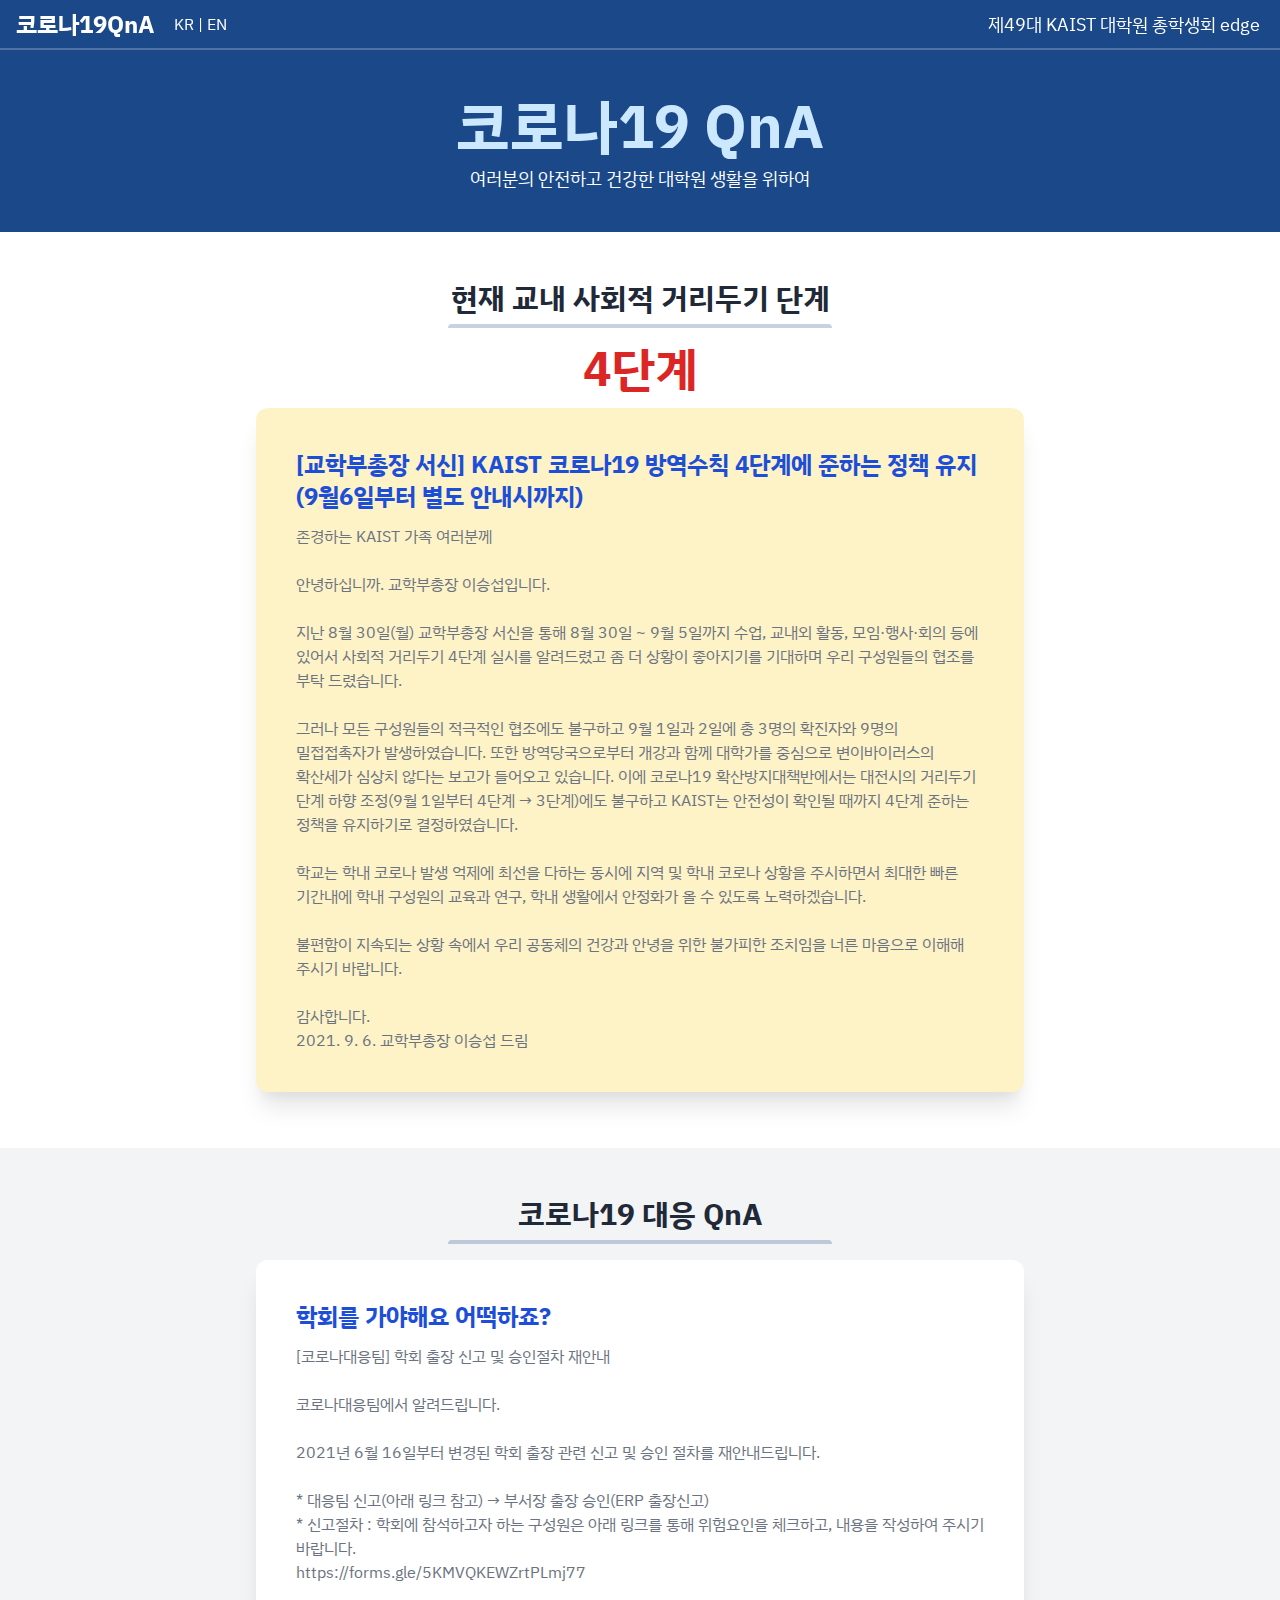
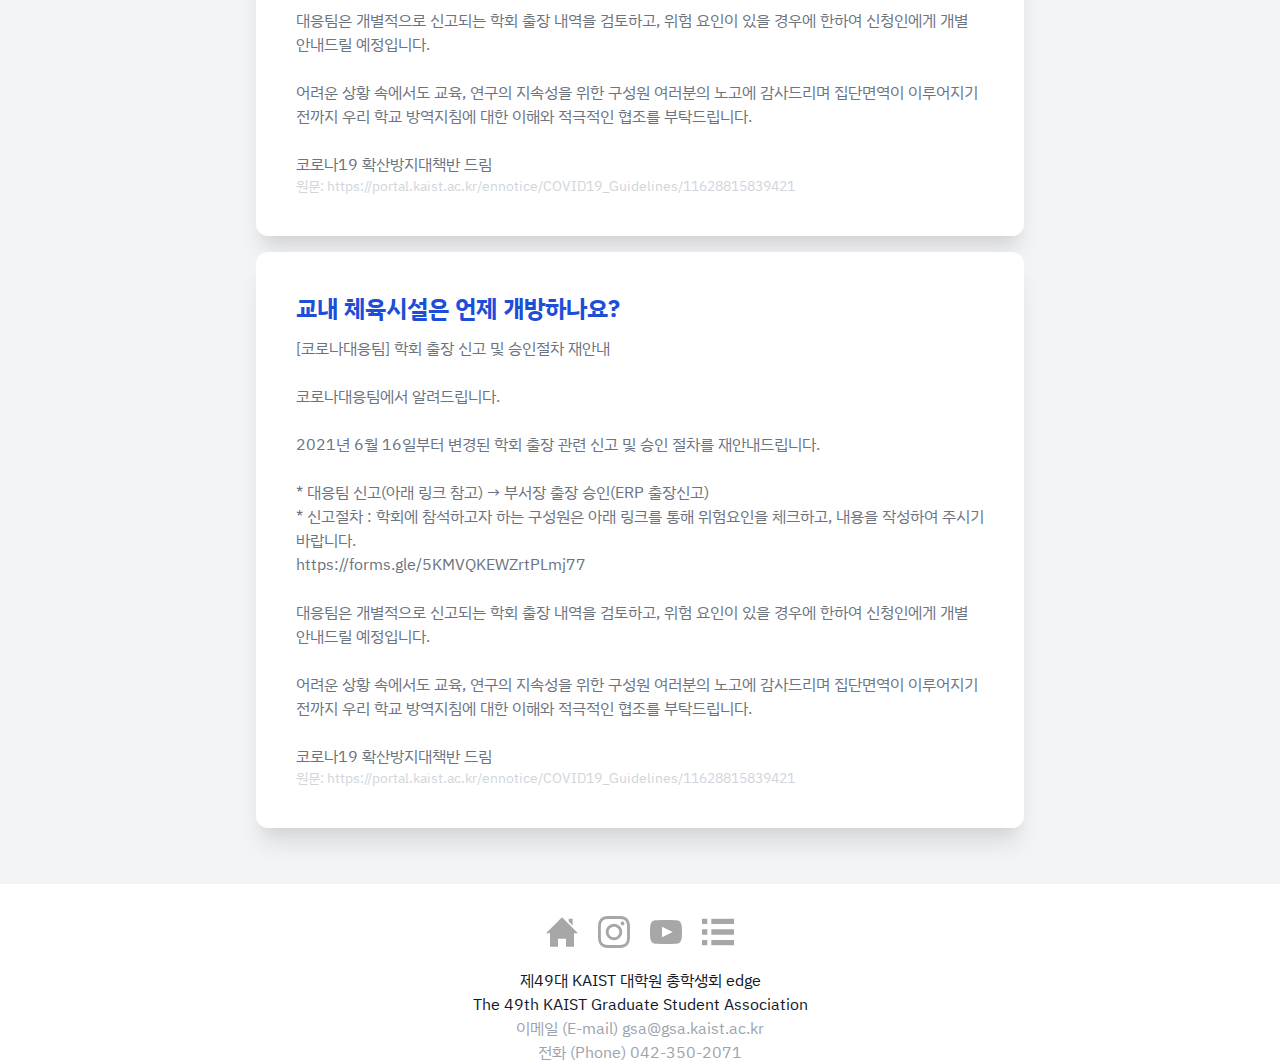
==== web/index.html @ 22d8f1b8 "initial commit" ====
<!DOCTYPE html>
<html lang="ko">
  <head>
    <meta charset="UTF-8" />
    <meta name="viewport" content="width=device-width, initial-scale=1.0" />
    <meta http-equiv="X-UA-Compatible" content="ie=edge" />
    <title>
      코로나19 QnA
    </title>
    <meta name="description" content="" />
    <meta name="keywords" content="" />
    <meta name="author" content="" />

	<!-- <meta property="og:url" content="https://gsa.kaist.ac.kr/kai-mingle" /> -->
	<!-- <meta property="og:title" content="카이밍글" /> -->
	<!-- <meta property="og:description" content="여러분의 연결된 대학원 생활을 위하여" /> -->
	<!-- <meta property="og:image" content="./static/images/thumb.jpg" /> -->

    <link rel="stylesheet" href="./static/tailwind.min.css" />
    <link href="./static/ibm-plex-sans-kr.min.css" rel="stylesheet" />
    <!-- Define your gradient here - use online tools to find a gradient matching your branding-->
    <style>
      .gradient {
        /* background: linear-gradient(90deg, #ffed48 20%, #ffc100 100%); */
        background-color: #1a4888;
      }
    </style>
  </head>
  <body class="leading-normal tracking-normal text-white gradient" style="font-family: 'IBM Plex Sans KR', 'Helvetica Neue', Arial, sans-serif; word-break: keep-all;">
    <!--Nav-->
    <nav id="header" class="fixed w-full z-30 top-0 text-white">
      <div class="w-full flex flex-wrap items-center justify-between mt-0 py-2">
        <div class="flex flex-row text-center pl-4 items-center">
          <div class="flex items-center">
            <!-- <embed src="./static/images/graduate-icon.svg" type="image/svg+xml" class="mr-2"/> -->
            <a class="toggleColour text-white no-underline hover:no-underline font-bold text-2xl lg:text-2xl" href="#">
              <span style="color: #acce8ffedbff;">코로나19</span>QnA
            </a>
          </div>
          <div class="hidden sm:block toggleColour text-white pl-5">
            <a href="./">KR</a> | <a href="./en/">EN</a></div>
        </div>
        
        <div class="hidden sm:block pr-5">
          <span class="toggleColour text-white text-lg">
          제49대 KAIST 대학원 총학생회 edge
          </span>
        </div>
        <div class="block sm:hidden toggleColour text-white pr-5"><a href="./">KR</a> | <a href="./en/">EN</a></div>
      </div>
      <hr class="border-b border-gray-100 opacity-25 my-0 py-0" />
    </nav>
    <!--Hero-->
    <div class="pt-24">
      <div class="container px-3 mx-auto flex flex-wrap flex-col md:flex-row items-center">
        <!--Left Col-->
        <div class="flex flex-col w-full justify-center items-start text-center">
          <h1 style="color:#cce8ff;" class="w-full text-3xl sm:text-6xl font-bold leading-tight">코로나19 QnA</h1>
          <p class="my-2 text-lg tracking-loose w-full">여러분의 안전하고 건강한 대학원 생활을 위하여</p>
          <p class="leading-normal text-2xl mb-8"></p>
        </div>
      </div>
    </div>
    
<section class="bg-white py-8 sm:py-10">
  <h1 class="w-full my-2 text-3xl md:text-3xl font-bold leading-tight text-center text-gray-800">현재 교내 사회적 거리두기 단계</h1>
  <div class="w-full mb-4 h-1 mx-auto gradient w-60 md:w-96 opacity-25 my-0 py-0 rounded-t"></div>
  <p class="w-full mx-auto text-center text-red-600 text-5xl font-bold">4단계</p>

  <div class="max-w-3xl container mx-auto w-full sm:w-3/4 my-4 p-10 bg-yellow-100 rounded-xl shadow-xl text-left">
    <h1><span class="text-2xl font-bold text-blue-700">[교학부총장 서신] KAIST 코로나19 방역수칙 4단계에 준하는 정책 유지 (9월6일부터 별도 안내시까지)</span></h1>
    <blockquote class="mt-3">
      <p class="text-md text-gray-500">
        존경하는 KAIST 가족 여러분께<br><br>      
        
        안녕하십니까. 교학부총장 이승섭입니다.<br><br>        
        
        지난 8월 30일(월) 교학부총장 서신을 통해 8월 30일 ~ 9월 5일까지 수업, 교내외 활동, 모임·행사·회의 등에 있어서 사회적 거리두기 4단계 실시를 알려드렸고 좀 더 상황이 좋아지기를 기대하며 우리 구성원들의 협조를 부탁 드렸습니다.<br><br>
        
        그러나 모든 구성원들의 적극적인 협조에도 불구하고 9월 1일과 2일에 총 3명의 확진자와 9명의 밀접접촉자가 발생하였습니다. 또한 방역당국으로부터 개강과 함께 대학가를 중심으로 변이바이러스의 확산세가 심상치 않다는 보고가 들어오고 있습니다. 이에 코로나19 확산방지대책반에서는 대전시의 거리두기 단계 하향 조정(9월 1일부터 4단계 → 3단계)에도 불구하고 KAIST는 안전성이 확인될 때까지 4단계 준하는 정책을 유지하기로 결정하였습니다.<br><br>
        
        학교는 학내 코로나 발생 억제에 최선을 다하는 동시에 지역 및 학내 코로나 상황을 주시하면서 최대한 빠른 기간내에 학내 구성원의 교육과 연구, 학내 생활에서 안정화가 올 수 있도록 노력하겠습니다.<br><br>
        
        불편함이 지속되는 상황 속에서 우리 공동체의 건강과 안녕을 위한 불가피한 조치임을 너른 마음으로 이해해 주시기 바랍니다.<br><br>
        
        감사합니다.<br>        
        2021. 9. 6. 교학부총장 이승섭 드림
      </p>
    </blockquote>
  </div>
</section>

<section class="bg-gray-100 py-8 sm:py-10">
  <h1 class="w-full my-2 text-3xl md:text-3xl font-bold leading-tight text-center text-gray-800">코로나19 대응 QnA</h1>
  <div class="w-full mb-4 h-1 mx-auto gradient w-60 md:w-96 opacity-25 my-0 py-0 rounded-t"></div>
  
    <div class="max-w-3xl container mx-auto w-full sm:w-3/4 my-4 p-10 bg-white rounded-xl shadow-xl text-left">
      <h1><span class="text-2xl font-bold text-blue-700">학회를 가야해요 어떡하죠?</span>
      </h1>
      <blockquote class="mt-3">
        <p class="text-md text-gray-500">
          [코로나대응팀] 학회 출장 신고 및 승인절차 재안내<br><br>
          
          코로나대응팀에서 알려드립니다.<br><br>
          
          2021년 6월 16일부터 변경된 학회 출장 관련 신고 및 승인 절차를 재안내드립니다.<br><br>
          
          * 대응팀 신고(아래 링크 참고) → 부서장 출장 승인(ERP 출장신고) <br>
          * 신고절차 : 학회에 참석하고자 하는 구성원은 아래 링크를 통해 위험요인을 체크하고, 내용을 작성하여 주시기 바랍니다.<br>          
          https://forms.gle/5KMVQKEWZrtPLmj77<br><br>
          
          대응팀은 개별적으로 신고되는 학회 출장 내역을 검토하고, 위험 요인이 있을 경우에 한하여 신청인에게 개별 안내드릴 예정입니다.<br><br>
          
          어려운 상황 속에서도 교육, 연구의 지속성을 위한 구성원 여러분의 노고에 감사드리며 집단면역이 이루어지기 전까지 우리 학교 방역지침에 대한 이해와 적극적인 협조를 부탁드립니다.<br><br>
          
          코로나19 확산방지대책반 드림<br>
        </p>
        <p class="text-sm text-gray-300">
        원문: <a href="https://portal.kaist.ac.kr/ennotice/COVID19_Guidelines/11628815839421">https://portal.kaist.ac.kr/ennotice/COVID19_Guidelines/11628815839421</a>
        </p>
      </blockquote>
    </div>

    <div class="max-w-3xl container mx-auto w-full sm:w-3/4 my-4 p-10 bg-white rounded-xl shadow-xl text-left">
      <h1><span class="text-2xl font-bold text-blue-700">교내 체육시설은 언제 개방하나요?</span>
      </h1>
      <blockquote class="mt-3">
        <p class="text-md text-gray-500">
          [코로나대응팀] 학회 출장 신고 및 승인절차 재안내<br><br>
    
          코로나대응팀에서 알려드립니다.<br><br>
    
          2021년 6월 16일부터 변경된 학회 출장 관련 신고 및 승인 절차를 재안내드립니다.<br><br>
    
          * 대응팀 신고(아래 링크 참고) → 부서장 출장 승인(ERP 출장신고) <br>
          * 신고절차 : 학회에 참석하고자 하는 구성원은 아래 링크를 통해 위험요인을 체크하고, 내용을 작성하여 주시기 바랍니다.<br>
          https://forms.gle/5KMVQKEWZrtPLmj77<br><br>
    
          대응팀은 개별적으로 신고되는 학회 출장 내역을 검토하고, 위험 요인이 있을 경우에 한하여 신청인에게 개별 안내드릴 예정입니다.<br><br>
    
          어려운 상황 속에서도 교육, 연구의 지속성을 위한 구성원 여러분의 노고에 감사드리며 집단면역이 이루어지기 전까지 우리 학교 방역지침에 대한 이해와 적극적인 협조를 부탁드립니다.<br><br>
    
          코로나19 확산방지대책반 드림<br>
        </p>
        <p class="text-sm text-gray-300">
          원문: <a
            href="https://portal.kaist.ac.kr/ennotice/COVID19_Guidelines/11628815839421">https://portal.kaist.ac.kr/ennotice/COVID19_Guidelines/11628815839421</a>
        </p>
      </blockquote>
    </div>
</section>

<footer class="bg-white">
  <div class="container mx-auto px-8 pt-8">
    <div class="flex items-center justify-center">
      <a href="https://gsa.kaist.ac.kr" target="_blank" title="홈페이지" class="pr-5">
        <img src="./static/images/iconmonstr-home-6.svg" type="image/svg+xml" class="w-8 mx-auto">
      </a>
      <a href="https://instagram.com/kaist_gsa" target="_blank" title="인스타그램" class="pr-5">
        <img src="./static/images/iconmonstr-instagram-11.svg" type="image/svg+xml" class="w-8 mx-auto">
      </a>
      <a href="https://www.youtube.com/playlist?list=PLVZrYwdsFXF9ns5CWQPYQ_hacVqdglKt4" target="_blank" title="유튜브"
        class="pr-5">
        <img src="./static/images/iconmonstr-youtube-6.svg" type="image/svg+xml" class="w-8 mx-auto">
      </a>
      <a href="https://linktr.ee/kaistgsa" target="_blank" title="더 많은 사업 보기">
        <img src="./static/images/iconmonstr-menu-2.svg" type="image/svg+xml" class="w-8 mx-auto">
      </a>
    </div>

    <div class="flex flex-col items-center justify-center text-center mt-5 text-sm md:text-base">
      <div class="text-gray-900">제49대 KAIST 대학원 총학생회 edge</div>
      <div class="text-gray-900">The 49th KAIST Graduate Student Association</div>
      <div class="text-gray-400">이메일 (E-mail) gsa@gsa.kaist.ac.kr</div>
      <div class="text-gray-400">전화 (Phone) 042-350-2071</div>
    </div>
  </div>
</footer>

<script src="./static/jquery.min.js"></script>
<script>
  var header = document.getElementById("header");
  var brandname = document.getElementById("brandname");
  var toToggle = document.querySelectorAll(".toggleColour");

  function setBarColor(dark) {
    /*Apply classes for slide in bar*/
    if (dark) {
      header.classList.add("bg-white");
      //Use to switch toggleColour colours
      for (var i = 0; i < toToggle.length; i++) {
        toToggle[i].classList.add("text-gray-500");
        toToggle[i].classList.remove("text-white");
      }
      header.classList.add("shadow");
    } else {
      header.classList.remove("bg-white");
      //Use to switch toggleColour colours
      for (var i = 0; i < toToggle.length; i++) {
        toToggle[i].classList.add("text-white");
        toToggle[i].classList.remove("text-gray-500");
      }
      header.classList.remove("shadow");
    }
  }

  document.addEventListener("scroll", function () {
    var scrollpos = window.scrollY;
    setBarColor(scrollpos > 10);
  });
</script>
</body>

</html>
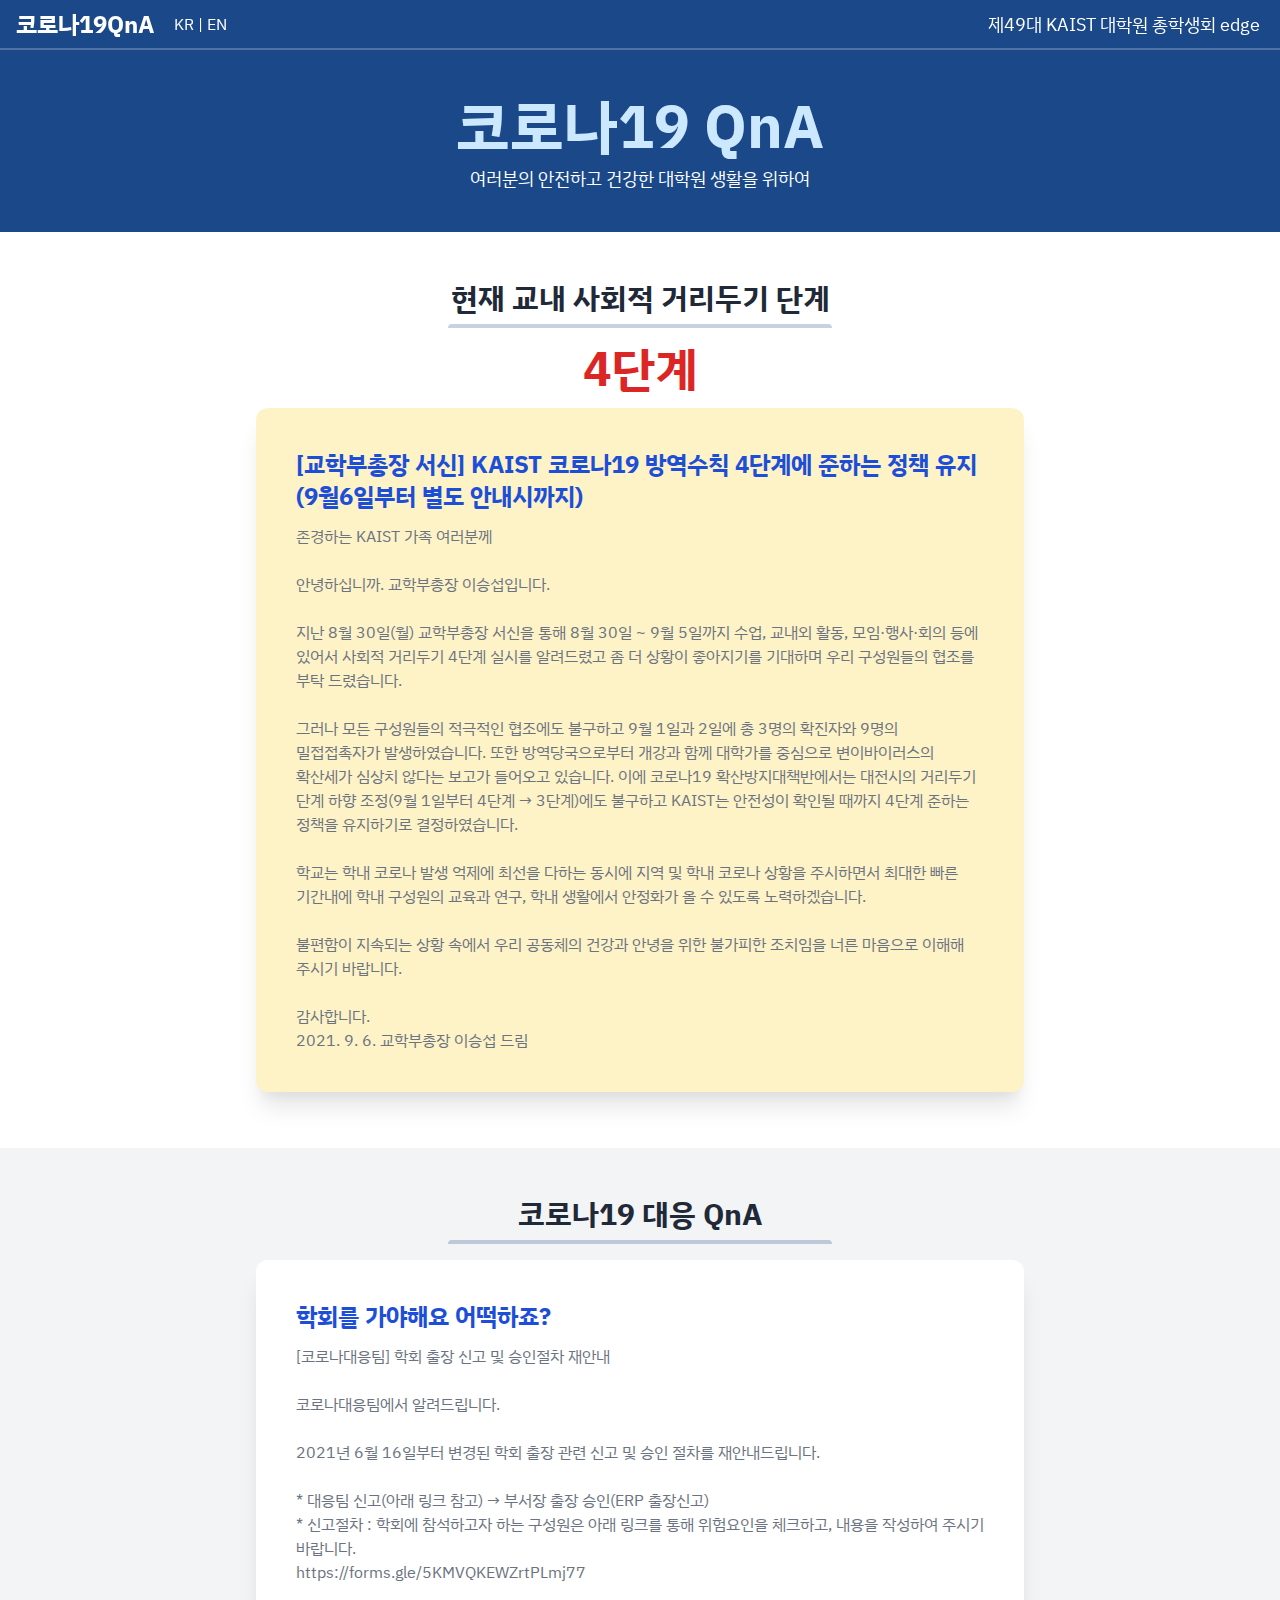
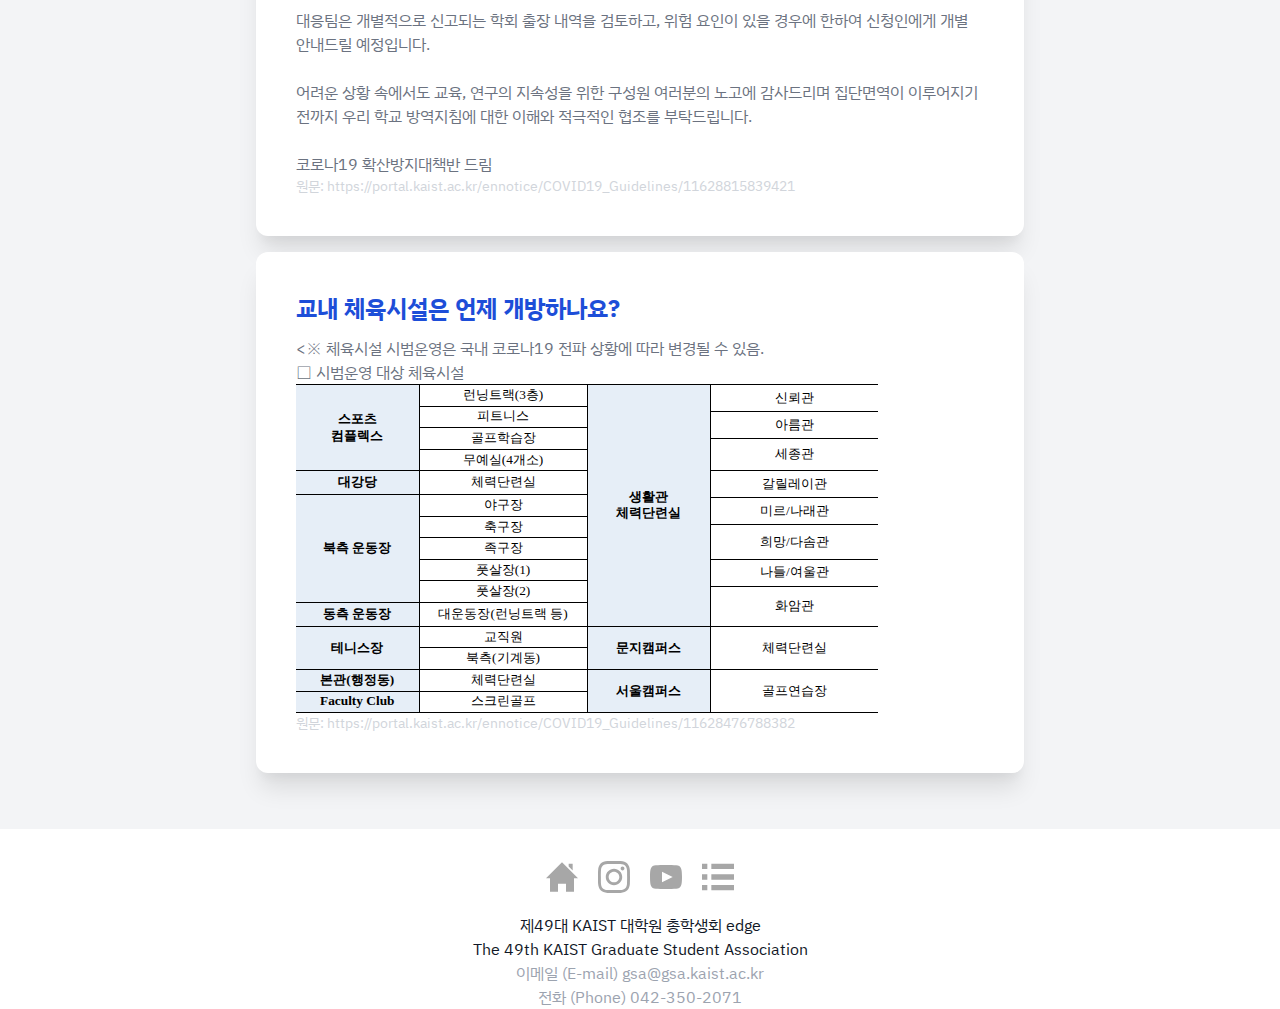
==== commit a281722d: "체육시설" ====
--- a/web/index.html
+++ b/web/index.html
@@ -124,27 +124,407 @@
     <div class="max-w-3xl container mx-auto w-full sm:w-3/4 my-4 p-10 bg-white rounded-xl shadow-xl text-left">
       <h1><span class="text-2xl font-bold text-blue-700">교내 체육시설은 언제 개방하나요?</span>
       </h1>
+      
       <blockquote class="mt-3">
         <p class="text-md text-gray-500">
-          [코로나대응팀] 학회 출장 신고 및 승인절차 재안내<br><br>
-    
-          코로나대응팀에서 알려드립니다.<br><br>
-    
-          2021년 6월 16일부터 변경된 학회 출장 관련 신고 및 승인 절차를 재안내드립니다.<br><br>
-    
-          * 대응팀 신고(아래 링크 참고) → 부서장 출장 승인(ERP 출장신고) <br>
-          * 신고절차 : 학회에 참석하고자 하는 구성원은 아래 링크를 통해 위험요인을 체크하고, 내용을 작성하여 주시기 바랍니다.<br>
-          https://forms.gle/5KMVQKEWZrtPLmj77<br><br>
-    
-          대응팀은 개별적으로 신고되는 학회 출장 내역을 검토하고, 위험 요인이 있을 경우에 한하여 신청인에게 개별 안내드릴 예정입니다.<br><br>
-    
-          어려운 상황 속에서도 교육, 연구의 지속성을 위한 구성원 여러분의 노고에 감사드리며 집단면역이 이루어지기 전까지 우리 학교 방역지침에 대한 이해와 적극적인 협조를 부탁드립니다.<br><br>
-    
-          코로나19 확산방지대책반 드림<br>
-        </p>
+        <※ 체육시설 시범운영은 국내 코로나19 전파 상황에 따라 변경될 수 있음.<br>
+        
+        □ 시범운영 대상 체육시설<br></p>
+        <table
+          style="margin: 0px; padding: 0px; border: none; border-spacing: 0px; table-layout: fixed; word-break: break-all; font-size: 12px; border-collapse: collapse; color: rgb(84, 84, 84); font-family: 돋움, Dotum; background-color: rgb(255, 255, 255);">
+          <tbody>
+            <tr>
+              <td rowspan="6" valign="middle"
+                style="margin: 0px; padding: 1.41pt 5.1pt; border-top: 1px solid rgb(0, 0, 0); border-right: 1px solid rgb(0, 0, 0); border-bottom: 1px solid rgb(0, 0, 0); border-left: none; border-image: initial; border-spacing: 0px; table-layout: fixed; word-break: break-all; border-collapse: collapse; height: 80px; line-height: 20px; width: 123px; background: rgb(230, 238, 247);">
+                <p class="0"
+                  style="margin-right: 0px; margin-left: 0px; padding: 0px; line-height: 16.8px; text-align: center; word-break: keep-all; font-weight: bold; vertical-align: super;">
+                  <span style="margin: 0px; padding: 0px; vertical-align: bottom; font-family: 돋움; font-size: 10pt;"><span
+                      style="margin: 0px; padding: 0px; vertical-align: bottom; font-size: 10pt; font-family: &quot;맑은 고딕&quot;; color: black;">스포츠</span></span>
+                </p>
+                <p class="0"
+                  style="margin-right: 0px; margin-left: 0px; padding: 0px; line-height: 16.8px; text-align: center; word-break: keep-all; font-weight: bold; vertical-align: super;">
+                  <span style="margin: 0px; padding: 0px; vertical-align: bottom; font-family: 돋움; font-size: 10pt;"><span
+                      style="margin: 0px; padding: 0px; vertical-align: bottom; font-size: 10pt; font-family: &quot;맑은 고딕&quot;; color: black;">컴플렉스</span></span>
+                </p>
+              </td>
+              <td valign="middle"
+                style="margin: 0px; padding: 1.41pt 5.1pt; border: 1px solid rgb(0, 0, 0); border-spacing: 0px; table-layout: fixed; word-break: break-all; border-collapse: collapse; height: 21px; line-height: 20px; width: 168px;">
+                <p class="0"
+                  style="margin-right: 0px; margin-left: 0px; padding: 0px; line-height: 16.8px; text-align: center; word-break: keep-all;">
+                  <span style="margin: 0px; padding: 0px; vertical-align: bottom; font-family: 돋움; font-size: 10pt;"><span
+                      style="margin: 0px; padding: 0px; vertical-align: bottom; font-size: 10pt; font-family: &quot;맑은 고딕&quot;; color: black;">런닝트랙</span></span><span
+                    style="margin: 0px; padding: 0px; vertical-align: bottom; font-family: 돋움; letter-spacing: 0pt; font-size: 10pt;"><span
+                      style="margin: 0px; padding: 0px; vertical-align: bottom; font-size: 10pt; font-family: &quot;맑은 고딕&quot;; color: black;">(3</span></span><span
+                    style="margin: 0px; padding: 0px; vertical-align: bottom; font-family: 돋움; font-size: 10pt;"><span
+                      style="margin: 0px; padding: 0px; vertical-align: bottom; font-size: 10pt; font-family: &quot;맑은 고딕&quot;; color: black;">층</span></span><span
+                    style="margin: 0px; padding: 0px; vertical-align: bottom; font-family: 돋움; letter-spacing: 0pt; font-size: 10pt;"><span
+                      style="margin: 0px; padding: 0px; vertical-align: bottom; font-size: 10pt; font-family: &quot;맑은 고딕&quot;; color: black;">)</span></span>
+                </p>
+              </td>
+              <td rowspan="18" valign="middle"
+                style="margin: 0px; padding: 1.41pt 5.1pt; border: 1px solid rgb(0, 0, 0); border-spacing: 0px; table-layout: fixed; word-break: break-all; border-collapse: collapse; height: 214px; line-height: 20px; width: 123px; background: rgb(230, 238, 247);">
+                <p class="0"
+                  style="margin-right: 0px; margin-left: 0px; padding: 0px; line-height: 16.8px; text-align: center; word-break: keep-all;">
+                  <span
+                    style="margin: 0px; padding: 0px; vertical-align: bottom; font-family: 돋움; font-weight: bold; font-size: 10pt;"><span
+                      style="margin: 0px; padding: 0px; vertical-align: bottom; font-size: 10pt; font-family: &quot;맑은 고딕&quot;; color: black;">생활관</span></span>
+                </p>
+                <p class="0"
+                  style="margin-right: 0px; margin-left: 0px; padding: 0px; line-height: 16.8px; text-align: center; word-break: keep-all;">
+                  <span
+                    style="margin: 0px; padding: 0px; vertical-align: bottom; font-family: 돋움; font-weight: bold; font-size: 10pt;"><span
+                      style="margin: 0px; padding: 0px; vertical-align: bottom; font-size: 10pt; font-family: &quot;맑은 고딕&quot;; color: black;">체력단련실</span></span>
+                </p>
+              </td>
+              <td rowspan="2" valign="middle"
+                style="margin: 0px; padding: 1.41pt 5.1pt; border-top: 1px solid rgb(0, 0, 0); border-right: none; border-bottom: 1px solid rgb(0, 0, 0); border-left: 1px solid rgb(0, 0, 0); border-image: initial; border-spacing: 0px; table-layout: fixed; word-break: break-all; border-collapse: collapse; height: 27px; line-height: 20px; width: 168px;">
+                <p class="0"
+                  style="margin-right: 0px; margin-left: 0px; padding: 0px; line-height: 16.8px; text-align: center; word-break: keep-all;">
+                  <span style="margin: 0px; padding: 0px; vertical-align: bottom; font-family: 돋움; font-size: 10pt;"><span
+                      style="margin: 0px; padding: 0px; vertical-align: bottom; font-size: 10pt; font-family: &quot;맑은 고딕&quot;; color: black;">신뢰관</span></span>
+                </p>
+              </td>
+            </tr>
+            <tr>
+              <td rowspan="2" valign="middle"
+                style="margin: 0px; padding: 1.41pt 5.1pt; border: 1px solid rgb(0, 0, 0); border-spacing: 0px; table-layout: fixed; word-break: break-all; border-collapse: collapse; height: 21px; line-height: 20px; width: 168px;">
+                <p class="0"
+                  style="margin-right: 0px; margin-left: 0px; padding: 0px; line-height: 16.8px; text-align: center; word-break: keep-all; vertical-align: super;">
+                  <span style="margin: 0px; padding: 0px; vertical-align: bottom; font-family: 돋움; font-size: 10pt;"><span
+                      style="margin: 0px; padding: 0px; vertical-align: bottom; font-size: 10pt; font-family: &quot;맑은 고딕&quot;; color: black;">피트니스</span></span>
+                </p>
+              </td>
+            </tr>
+            <tr>
+              <td rowspan="2" valign="middle"
+                style="margin: 0px; padding: 1.41pt 5.1pt; border-top: 1px solid rgb(0, 0, 0); border-right: none; border-bottom: 1px solid rgb(0, 0, 0); border-left: 1px solid rgb(0, 0, 0); border-image: initial; border-spacing: 0px; table-layout: fixed; word-break: break-all; border-collapse: collapse; height: 27px; line-height: 20px; width: 168px;">
+                <p class="0"
+                  style="margin-right: 0px; margin-left: 0px; padding: 0px; line-height: 16.8px; text-align: center; word-break: keep-all;">
+                  <span style="margin: 0px; padding: 0px; vertical-align: bottom; font-family: 돋움; font-size: 10pt;"><span
+                      style="margin: 0px; padding: 0px; vertical-align: bottom; font-size: 10pt; font-family: &quot;맑은 고딕&quot;; color: black;">아름관</span></span>
+                </p>
+              </td>
+            </tr>
+            <tr>
+              <td rowspan="2" valign="middle"
+                style="margin: 0px; padding: 1.41pt 5.1pt; border: 1px solid rgb(0, 0, 0); border-spacing: 0px; table-layout: fixed; word-break: break-all; border-collapse: collapse; height: 17px; line-height: 20px; width: 168px;">
+                <p class="0"
+                  style="margin-right: 0px; margin-left: 0px; padding: 0px; line-height: 16.8px; text-align: center; word-break: keep-all;">
+                  <span style="margin: 0px; padding: 0px; vertical-align: bottom; font-family: 돋움; font-size: 10pt;"><span
+                      style="margin: 0px; padding: 0px; vertical-align: bottom; font-size: 10pt; font-family: &quot;맑은 고딕&quot;; color: black;">골프학습장</span></span>
+                </p>
+              </td>
+            </tr>
+            <tr>
+              <td rowspan="3" valign="middle"
+                style="margin: 0px; padding: 1.41pt 5.1pt; border-top: 1px solid rgb(0, 0, 0); border-right: none; border-bottom: 1px solid rgb(0, 0, 0); border-left: 1px solid rgb(0, 0, 0); border-image: initial; border-spacing: 0px; table-layout: fixed; word-break: break-all; border-collapse: collapse; height: 28px; line-height: 20px; width: 168px;">
+                <p class="0"
+                  style="margin-right: 0px; margin-left: 0px; padding: 0px; line-height: 16.8px; text-align: center; word-break: keep-all;">
+                  <span style="margin: 0px; padding: 0px; vertical-align: bottom; font-family: 돋움; font-size: 10pt;"><span
+                      style="margin: 0px; padding: 0px; vertical-align: bottom; font-size: 10pt; font-family: &quot;맑은 고딕&quot;; color: black;">세종관</span></span>
+                </p>
+              </td>
+            </tr>
+            <tr>
+              <td valign="middle"
+                style="margin: 0px; padding: 1.41pt 5.1pt; border: 1px solid rgb(0, 0, 0); border-spacing: 0px; table-layout: fixed; word-break: break-all; border-collapse: collapse; height: 21px; line-height: 20px; width: 168px;">
+                <p class="0"
+                  style="margin-right: 0px; margin-left: 0px; padding: 0px; line-height: 16.8px; text-align: center; word-break: keep-all;">
+                  <span style="margin: 0px; padding: 0px; vertical-align: bottom; font-family: 돋움; font-size: 10pt;"><span
+                      style="margin: 0px; padding: 0px; vertical-align: bottom; font-size: 10pt; font-family: &quot;맑은 고딕&quot;; color: black;">무예실</span></span><span
+                    style="margin: 0px; padding: 0px; vertical-align: bottom; font-family: 돋움; letter-spacing: 0pt; font-size: 10pt;"><span
+                      style="margin: 0px; padding: 0px; vertical-align: bottom; font-size: 10pt; font-family: &quot;맑은 고딕&quot;; color: black;">(4</span></span><span
+                    style="margin: 0px; padding: 0px; vertical-align: bottom; font-family: 돋움; font-size: 10pt;"><span
+                      style="margin: 0px; padding: 0px; vertical-align: bottom; font-size: 10pt; font-family: &quot;맑은 고딕&quot;; color: black;">개소</span></span><span
+                    style="margin: 0px; padding: 0px; vertical-align: bottom; font-family: 돋움; letter-spacing: 0pt; font-size: 10pt;"><span
+                      style="margin: 0px; padding: 0px; vertical-align: bottom; font-size: 10pt; font-family: &quot;맑은 고딕&quot;; color: black;">)</span></span>
+                </p>
+              </td>
+            </tr>
+            <tr>
+              <td rowspan="2" valign="middle"
+                style="margin: 0px; padding: 1.41pt 5.1pt; border-top: 1px solid rgb(0, 0, 0); border-right: 1px solid rgb(0, 0, 0); border-bottom: 1px solid rgb(0, 0, 0); border-left: none; border-image: initial; border-spacing: 0px; table-layout: fixed; word-break: break-all; border-collapse: collapse; height: 24px; line-height: 20px; width: 123px; background: rgb(230, 238, 247);">
+                <p class="0"
+                  style="margin-right: 0px; margin-left: 0px; padding: 0px; line-height: 16.8px; text-align: center; word-break: keep-all; font-weight: bold; vertical-align: super;">
+                  <span style="margin: 0px; padding: 0px; vertical-align: bottom; font-family: 돋움; font-size: 10pt;"><span
+                      style="margin: 0px; padding: 0px; vertical-align: bottom; font-size: 10pt; font-family: &quot;맑은 고딕&quot;; color: black;">대강당</span></span>
+                </p>
+              </td>
+              <td rowspan="2" valign="middle"
+                style="margin: 0px; padding: 1.41pt 5.1pt; border: 1px solid rgb(0, 0, 0); border-spacing: 0px; table-layout: fixed; word-break: break-all; border-collapse: collapse; height: 24px; line-height: 20px; width: 168px;">
+                <p class="0"
+                  style="margin-right: 0px; margin-left: 0px; padding: 0px; line-height: 16.8px; text-align: center; word-break: keep-all;">
+                  <span style="margin: 0px; padding: 0px; vertical-align: bottom; font-family: 돋움; font-size: 10pt;"><span
+                      style="margin: 0px; padding: 0px; vertical-align: bottom; font-size: 10pt; font-family: &quot;맑은 고딕&quot;; color: black;">체력단련실</span></span>
+                </p>
+              </td>
+            </tr>
+            <tr>
+              <td rowspan="2" valign="middle"
+                style="margin: 0px; padding: 1.41pt 5.1pt; border-top: 1px solid rgb(0, 0, 0); border-right: none; border-bottom: 1px solid rgb(0, 0, 0); border-left: 1px solid rgb(0, 0, 0); border-image: initial; border-spacing: 0px; table-layout: fixed; word-break: break-all; border-collapse: collapse; height: 27px; line-height: 20px; width: 168px;">
+                <p class="0"
+                  style="margin-right: 0px; margin-left: 0px; padding: 0px; line-height: 16.8px; text-align: center; word-break: keep-all;">
+                  <span style="margin: 0px; padding: 0px; vertical-align: bottom; font-family: 돋움; font-size: 10pt;"><span
+                      style="margin: 0px; padding: 0px; vertical-align: bottom; font-size: 10pt; font-family: &quot;맑은 고딕&quot;; color: black;">갈릴레이관</span></span>
+                </p>
+              </td>
+            </tr>
+            <tr>
+              <td rowspan="9" valign="middle"
+                style="margin: 0px; padding: 1.41pt 5.1pt; border-top: 1px solid rgb(0, 0, 0); border-right: 1px solid rgb(0, 0, 0); border-bottom: 1px solid rgb(0, 0, 0); border-left: none; border-image: initial; border-spacing: 0px; table-layout: fixed; word-break: break-all; border-collapse: collapse; height: 86px; line-height: 20px; width: 123px; background: rgb(230, 238, 247);">
+                <p class="0"
+                  style="margin-right: 0px; margin-left: 0px; padding: 0px; line-height: 16.8px; text-align: center; word-break: keep-all; font-weight: bold; vertical-align: super;">
+                  <span style="margin: 0px; padding: 0px; vertical-align: bottom; font-family: 돋움; font-size: 10pt;"><span
+                      style="margin: 0px; padding: 0px; vertical-align: bottom; font-size: 10pt; font-family: &quot;맑은 고딕&quot;; color: black;">북측
+                      운동장</span></span></p>
+              </td>
+              <td rowspan="2" valign="middle"
+                style="margin: 0px; padding: 1.41pt 5.1pt; border: 1px solid rgb(0, 0, 0); border-spacing: 0px; table-layout: fixed; word-break: break-all; border-collapse: collapse; height: 17px; line-height: 20px; width: 168px;">
+                <p class="0"
+                  style="margin-right: 0px; margin-left: 0px; padding: 0px; line-height: 16.8px; text-align: center; word-break: keep-all;">
+                  <span style="margin: 0px; padding: 0px; vertical-align: bottom; font-family: 돋움; font-size: 10pt;"><span
+                      style="margin: 0px; padding: 0px; vertical-align: bottom; font-size: 10pt; font-family: &quot;맑은 고딕&quot;; color: black;">야구장</span></span>
+                </p>
+              </td>
+            </tr>
+            <tr>
+              <td rowspan="2" valign="middle"
+                style="margin: 0px; padding: 1.41pt 5.1pt; border-top: 1px solid rgb(0, 0, 0); border-right: none; border-bottom: 1px solid rgb(0, 0, 0); border-left: 1px solid rgb(0, 0, 0); border-image: initial; border-spacing: 0px; table-layout: fixed; word-break: break-all; border-collapse: collapse; height: 27px; line-height: 20px; width: 168px;">
+                <p class="0"
+                  style="margin-right: 0px; margin-left: 0px; padding: 0px; line-height: 16.8px; text-align: center; word-break: keep-all;">
+                  <span style="margin: 0px; padding: 0px; vertical-align: bottom; font-family: 돋움; font-size: 10pt;"><span
+                      style="margin: 0px; padding: 0px; vertical-align: bottom; font-size: 10pt; font-family: &quot;맑은 고딕&quot;; color: black;">미르</span></span><span
+                    style="margin: 0px; padding: 0px; vertical-align: bottom; font-family: 돋움; letter-spacing: 0pt; font-size: 10pt;"><span
+                      style="margin: 0px; padding: 0px; vertical-align: bottom; font-size: 10pt; font-family: &quot;맑은 고딕&quot;; color: black;">/</span></span><span
+                    style="margin: 0px; padding: 0px; vertical-align: bottom; font-family: 돋움; font-size: 10pt;"><span
+                      style="margin: 0px; padding: 0px; vertical-align: bottom; font-size: 10pt; font-family: &quot;맑은 고딕&quot;; color: black;">나래관</span></span>
+                </p>
+              </td>
+            </tr>
+            <tr>
+              <td rowspan="2" valign="middle"
+                style="margin: 0px; padding: 1.41pt 5.1pt; border: 1px solid rgb(0, 0, 0); border-spacing: 0px; table-layout: fixed; word-break: break-all; border-collapse: collapse; height: 17px; line-height: 20px; width: 168px;">
+                <p class="0"
+                  style="margin-right: 0px; margin-left: 0px; padding: 0px; line-height: 16.8px; text-align: center; word-break: keep-all;">
+                  <span style="margin: 0px; padding: 0px; vertical-align: bottom; font-family: 돋움; font-size: 10pt;"><span
+                      style="margin: 0px; padding: 0px; vertical-align: bottom; font-size: 10pt; font-family: &quot;맑은 고딕&quot;; color: black;">축구장</span></span>
+                </p>
+              </td>
+            </tr>
+            <tr>
+              <td rowspan="3" valign="middle"
+                style="margin: 0px; padding: 1.41pt 5.1pt; border-top: 1px solid rgb(0, 0, 0); border-right: none; border-bottom: 1px solid rgb(0, 0, 0); border-left: 1px solid rgb(0, 0, 0); border-image: initial; border-spacing: 0px; table-layout: fixed; word-break: break-all; border-collapse: collapse; height: 27px; line-height: 20px; width: 168px;">
+                <p class="0"
+                  style="margin-right: 0px; margin-left: 0px; padding: 0px; line-height: 16.8px; text-align: center; word-break: keep-all;">
+                  <span style="margin: 0px; padding: 0px; vertical-align: bottom; font-family: 돋움; font-size: 10pt;"><span
+                      style="margin: 0px; padding: 0px; vertical-align: bottom; font-size: 10pt; font-family: &quot;맑은 고딕&quot;; color: black;">희망</span></span><span
+                    style="margin: 0px; padding: 0px; vertical-align: bottom; font-family: 돋움; letter-spacing: 0pt; font-size: 10pt;"><span
+                      style="margin: 0px; padding: 0px; vertical-align: bottom; font-size: 10pt; font-family: &quot;맑은 고딕&quot;; color: black;">/</span></span><span
+                    style="margin: 0px; padding: 0px; vertical-align: bottom; font-family: 돋움; font-size: 10pt;"><span
+                      style="margin: 0px; padding: 0px; vertical-align: bottom; font-size: 10pt; font-family: &quot;맑은 고딕&quot;; color: black;">다솜관</span></span>
+                </p>
+              </td>
+            </tr>
+            <tr>
+              <td valign="middle"
+                style="margin: 0px; padding: 1.41pt 5.1pt; border: 1px solid rgb(0, 0, 0); border-spacing: 0px; table-layout: fixed; word-break: break-all; border-collapse: collapse; height: 17px; line-height: 20px; width: 168px;">
+                <p class="0"
+                  style="margin-right: 0px; margin-left: 0px; padding: 0px; line-height: 16.8px; text-align: center; word-break: keep-all;">
+                  <span style="margin: 0px; padding: 0px; vertical-align: bottom; font-family: 돋움; font-size: 10pt;"><span
+                      style="margin: 0px; padding: 0px; vertical-align: bottom; font-size: 10pt; font-family: &quot;맑은 고딕&quot;; color: black;">족구장</span></span>
+                </p>
+              </td>
+            </tr>
+            <tr>
+              <td rowspan="2" valign="middle"
+                style="margin: 0px; padding: 1.41pt 5.1pt; border: 1px solid rgb(0, 0, 0); border-spacing: 0px; table-layout: fixed; word-break: break-all; border-collapse: collapse; height: 17px; line-height: 20px; width: 168px;">
+                <p class="0"
+                  style="margin-right: 0px; margin-left: 0px; padding: 0px; line-height: 16.8px; text-align: center; word-break: keep-all;">
+                  <span style="margin: 0px; padding: 0px; vertical-align: bottom; font-family: 돋움; font-size: 10pt;"><span
+                      style="margin: 0px; padding: 0px; vertical-align: bottom; font-size: 10pt; font-family: &quot;맑은 고딕&quot;; color: black;">풋살장</span></span><span
+                    style="margin: 0px; padding: 0px; vertical-align: bottom; font-family: 돋움; letter-spacing: 0pt; font-size: 10pt;"><span
+                      style="margin: 0px; padding: 0px; vertical-align: bottom; font-size: 10pt; font-family: &quot;맑은 고딕&quot;; color: black;">(1)</span></span>
+                </p>
+              </td>
+            </tr>
+            <tr>
+              <td rowspan="2" valign="middle"
+                style="margin: 0px; padding: 1.41pt 5.1pt; border-top: 1px solid rgb(0, 0, 0); border-right: none; border-bottom: 1px solid rgb(0, 0, 0); border-left: 1px solid rgb(0, 0, 0); border-image: initial; border-spacing: 0px; table-layout: fixed; word-break: break-all; border-collapse: collapse; height: 27px; line-height: 20px; width: 168px;">
+                <p class="0"
+                  style="margin-right: 0px; margin-left: 0px; padding: 0px; line-height: 16.8px; text-align: center; word-break: keep-all;">
+                  <span style="margin: 0px; padding: 0px; vertical-align: bottom; font-family: 돋움; font-size: 10pt;"><span
+                      style="margin: 0px; padding: 0px; vertical-align: bottom; font-size: 10pt; font-family: &quot;맑은 고딕&quot;; color: black;">나들</span></span><span
+                    style="margin: 0px; padding: 0px; vertical-align: bottom; font-family: 돋움; letter-spacing: 0pt; font-size: 10pt;"><span
+                      style="margin: 0px; padding: 0px; vertical-align: bottom; font-size: 10pt; font-family: &quot;맑은 고딕&quot;; color: black;">/</span></span><span
+                    style="margin: 0px; padding: 0px; vertical-align: bottom; font-family: 돋움; font-size: 10pt;"><span
+                      style="margin: 0px; padding: 0px; vertical-align: bottom; font-size: 10pt; font-family: &quot;맑은 고딕&quot;; color: black;">여울관</span></span>
+                </p>
+              </td>
+            </tr>
+            <tr>
+              <td rowspan="2" valign="middle"
+                style="margin: 0px; padding: 1.41pt 5.1pt; border: 1px solid rgb(0, 0, 0); border-spacing: 0px; table-layout: fixed; word-break: break-all; border-collapse: collapse; height: 18px; line-height: 20px; width: 168px;">
+                <p class="0"
+                  style="margin-right: 0px; margin-left: 0px; padding: 0px; line-height: 16.8px; text-align: center; word-break: keep-all;">
+                  <span style="margin: 0px; padding: 0px; vertical-align: bottom; font-family: 돋움; font-size: 10pt;"><span
+                      style="margin: 0px; padding: 0px; vertical-align: bottom; font-size: 10pt; font-family: &quot;맑은 고딕&quot;; color: black;">풋살장</span></span><span
+                    style="margin: 0px; padding: 0px; vertical-align: bottom; font-family: 돋움; letter-spacing: 0pt; font-size: 10pt;"><span
+                      style="margin: 0px; padding: 0px; vertical-align: bottom; font-size: 10pt; font-family: &quot;맑은 고딕&quot;; color: black;">(2)</span></span>
+                </p>
+              </td>
+            </tr>
+            <tr>
+              <td rowspan="2" valign="middle"
+                style="margin: 0px; padding: 1.41pt 5.1pt; border-top: 1px solid rgb(0, 0, 0); border-right: none; border-bottom: 1px solid rgb(0, 0, 0); border-left: 1px solid rgb(0, 0, 0); border-image: initial; border-spacing: 0px; table-layout: fixed; word-break: break-all; border-collapse: collapse; height: 25px; line-height: 20px; width: 168px;">
+                <p class="0"
+                  style="margin-right: 0px; margin-left: 0px; padding: 0px; line-height: 16.8px; text-align: center; word-break: keep-all;">
+                  <span style="margin: 0px; padding: 0px; vertical-align: bottom; font-family: 돋움; font-size: 10pt;"><span
+                      style="margin: 0px; padding: 0px; vertical-align: bottom; font-size: 10pt; font-family: &quot;맑은 고딕&quot;; color: black;">화암관</span></span>
+                </p>
+              </td>
+            </tr>
+            <tr>
+              <td valign="middle"
+                style="margin: 0px; padding: 1.41pt 5.1pt; border-top: 1px solid rgb(0, 0, 0); border-right: 1px solid rgb(0, 0, 0); border-bottom: 1px solid rgb(0, 0, 0); border-left: none; border-image: initial; border-spacing: 0px; table-layout: fixed; word-break: break-all; border-collapse: collapse; height: 24px; line-height: 20px; width: 123px; background: rgb(230, 238, 247);">
+                <p class="0"
+                  style="margin-right: 0px; margin-left: 0px; padding: 0px; line-height: 16.8px; text-align: center; word-break: keep-all; font-weight: bold; vertical-align: super;">
+                  <span style="margin: 0px; padding: 0px; vertical-align: bottom; font-family: 돋움; font-size: 10pt;"><span
+                      style="margin: 0px; padding: 0px; vertical-align: bottom; font-size: 10pt; font-family: &quot;맑은 고딕&quot;; color: black;">동측
+                      운동장</span></span></p>
+              </td>
+              <td valign="middle"
+                style="margin: 0px; padding: 1.41pt 5.1pt; border: 1px solid rgb(0, 0, 0); border-spacing: 0px; table-layout: fixed; word-break: break-all; border-collapse: collapse; height: 24px; line-height: 20px; width: 168px;">
+                <p class="0"
+                  style="margin-right: 0px; margin-left: 0px; padding: 0px; line-height: 16.8px; text-align: center; word-break: keep-all;">
+                  <span style="margin: 0px; padding: 0px; vertical-align: bottom; font-family: 돋움; font-size: 10pt;"><span
+                      style="margin: 0px; padding: 0px; vertical-align: bottom; font-size: 10pt; font-family: &quot;맑은 고딕&quot;; color: black;">대운동장</span></span><span
+                    style="margin: 0px; padding: 0px; vertical-align: bottom; font-family: 돋움; letter-spacing: 0pt; font-size: 10pt;"><span
+                      style="margin: 0px; padding: 0px; vertical-align: bottom; font-size: 10pt; font-family: &quot;맑은 고딕&quot;; color: black;">(</span></span><span
+                    style="margin: 0px; padding: 0px; vertical-align: bottom; font-family: 돋움; font-size: 10pt;"><span
+                      style="margin: 0px; padding: 0px; vertical-align: bottom; font-size: 10pt; font-family: &quot;맑은 고딕&quot;; color: black;">런닝트랙
+                      등</span></span><span
+                    style="margin: 0px; padding: 0px; vertical-align: bottom; font-family: 돋움; letter-spacing: 0pt; font-size: 10pt;"><span
+                      style="margin: 0px; padding: 0px; vertical-align: bottom; font-size: 10pt; font-family: &quot;맑은 고딕&quot;; color: black;">)</span></span>
+                </p>
+              </td>
+            </tr>
+            <tr>
+              <td rowspan="2" valign="middle"
+                style="margin: 0px; padding: 1.41pt 5.1pt; border-top: 1px solid rgb(0, 0, 0); border-right: 1px solid rgb(0, 0, 0); border-bottom: 1px solid rgb(0, 0, 0); border-left: none; border-image: initial; border-spacing: 0px; table-layout: fixed; word-break: break-all; border-collapse: collapse; height: 34px; line-height: 20px; width: 123px; background: rgb(230, 238, 247);">
+                <p class="0"
+                  style="margin-right: 0px; margin-left: 0px; padding: 0px; line-height: 16.8px; text-align: center; word-break: keep-all; font-weight: bold; vertical-align: super;">
+                  <span style="margin: 0px; padding: 0px; vertical-align: bottom; font-family: 돋움; font-size: 10pt;"><span
+                      style="margin: 0px; padding: 0px; vertical-align: bottom; font-size: 10pt; font-family: &quot;맑은 고딕&quot;; color: black;">테니스장</span></span>
+                </p>
+              </td>
+              <td valign="middle"
+                style="margin: 0px; padding: 1.41pt 5.1pt; border: 1px solid rgb(0, 0, 0); border-spacing: 0px; table-layout: fixed; word-break: break-all; border-collapse: collapse; height: 17px; line-height: 20px; width: 168px;">
+                <p class="0"
+                  style="margin-right: 0px; margin-left: 0px; padding: 0px; line-height: 16.8px; text-align: center; word-break: keep-all;">
+                  <span style="margin: 0px; padding: 0px; vertical-align: bottom; font-family: 돋움; font-size: 10pt;"><span
+                      style="margin: 0px; padding: 0px; vertical-align: bottom; font-size: 10pt; font-family: &quot;맑은 고딕&quot;; color: black;">교직원</span></span>
+                </p>
+              </td>
+              <td rowspan="2" valign="middle"
+                style="margin: 0px; padding: 1.41pt 5.1pt; border: 1px solid rgb(0, 0, 0); border-spacing: 0px; table-layout: fixed; word-break: break-all; border-collapse: collapse; height: 34px; line-height: 20px; width: 123px; background: rgb(230, 238, 247);">
+                <p class="0"
+                  style="margin-right: 0px; margin-left: 0px; padding: 0px; line-height: 16.8px; text-align: center; word-break: keep-all;">
+                  <span
+                    style="margin: 0px; padding: 0px; vertical-align: bottom; font-family: 돋움; font-weight: bold; font-size: 10pt;"><span
+                      style="margin: 0px; padding: 0px; vertical-align: bottom; font-size: 10pt; font-family: &quot;맑은 고딕&quot;; color: black;">문지캠퍼스</span></span>
+                </p>
+              </td>
+              <td rowspan="2" valign="middle"
+                style="margin: 0px; padding: 1.41pt 5.1pt; border-top: 1px solid rgb(0, 0, 0); border-right: none; border-bottom: 1px solid rgb(0, 0, 0); border-left: 1px solid rgb(0, 0, 0); border-image: initial; border-spacing: 0px; table-layout: fixed; word-break: break-all; border-collapse: collapse; height: 34px; line-height: 20px; width: 168px;">
+                <p class="0"
+                  style="margin-right: 0px; margin-left: 0px; padding: 0px; line-height: 16.8px; text-align: center; word-break: keep-all;">
+                  <span style="margin: 0px; padding: 0px; vertical-align: bottom; font-family: 돋움; font-size: 10pt;"><span
+                      style="margin: 0px; padding: 0px; vertical-align: bottom; font-size: 10pt; font-family: &quot;맑은 고딕&quot;; color: black;">체력단련실</span></span>
+                </p>
+              </td>
+            </tr>
+            <tr>
+              <td valign="middle"
+                style="margin: 0px; padding: 1.41pt 5.1pt; border: 1px solid rgb(0, 0, 0); border-spacing: 0px; table-layout: fixed; word-break: break-all; border-collapse: collapse; height: 17px; line-height: 20px; width: 168px;">
+                <p class="0"
+                  style="margin-right: 0px; margin-left: 0px; padding: 0px; line-height: 16.8px; text-align: center; word-break: keep-all;">
+                  <span style="margin: 0px; padding: 0px; vertical-align: bottom; font-family: 돋움; font-size: 10pt;"><span
+                      style="margin: 0px; padding: 0px; vertical-align: bottom; font-size: 10pt; font-family: &quot;맑은 고딕&quot;; color: black;">북측</span></span><span
+                    style="margin: 0px; padding: 0px; vertical-align: bottom; font-family: 돋움; letter-spacing: 0pt; font-size: 10pt;"><span
+                      style="margin: 0px; padding: 0px; vertical-align: bottom; font-size: 10pt; font-family: &quot;맑은 고딕&quot;; color: black;">(</span></span><span
+                    style="margin: 0px; padding: 0px; vertical-align: bottom; font-family: 돋움; font-size: 10pt;"><span
+                      style="margin: 0px; padding: 0px; vertical-align: bottom; font-size: 10pt; font-family: &quot;맑은 고딕&quot;; color: black;">기계동</span></span><span
+                    style="margin: 0px; padding: 0px; vertical-align: bottom; font-family: 돋움; letter-spacing: 0pt; font-size: 10pt;"><span
+                      style="margin: 0px; padding: 0px; vertical-align: bottom; font-size: 10pt; font-family: &quot;맑은 고딕&quot;; color: black;">)</span></span>
+                </p>
+              </td>
+            </tr>
+            <tr>
+              <td valign="middle"
+                style="margin: 0px; padding: 1.41pt 5.1pt; border-top: 1px solid rgb(0, 0, 0); border-right: 1px solid rgb(0, 0, 0); border-bottom: 1px solid rgb(0, 0, 0); border-left: none; border-image: initial; border-spacing: 0px; table-layout: fixed; word-break: break-all; border-collapse: collapse; height: 17px; line-height: 20px; width: 123px; background: rgb(230, 238, 247);">
+                <p class="0"
+                  style="margin-right: 0px; margin-left: 0px; padding: 0px; line-height: 16.8px; text-align: center; word-break: keep-all;">
+                  <span
+                    style="margin: 0px; padding: 0px; vertical-align: bottom; font-family: 돋움; font-weight: bold; font-size: 10pt;"><span
+                      style="margin: 0px; padding: 0px; vertical-align: bottom; font-size: 10pt; font-family: &quot;맑은 고딕&quot;; color: black;">본관</span></span><span
+                    style="margin: 0px; padding: 0px; vertical-align: bottom; font-family: 돋움; letter-spacing: 0pt; font-weight: bold; font-size: 10pt;"><span
+                      style="margin: 0px; padding: 0px; vertical-align: bottom; font-size: 10pt; font-family: &quot;맑은 고딕&quot;; color: black;">(</span></span><span
+                    style="margin: 0px; padding: 0px; vertical-align: bottom; font-family: 돋움; font-weight: bold; font-size: 10pt;"><span
+                      style="margin: 0px; padding: 0px; vertical-align: bottom; font-size: 10pt; font-family: &quot;맑은 고딕&quot;; color: black;">행정동</span></span><span
+                    style="margin: 0px; padding: 0px; vertical-align: bottom; font-family: 돋움; letter-spacing: 0pt; font-weight: bold; font-size: 10pt;"><span
+                      style="margin: 0px; padding: 0px; vertical-align: bottom; font-size: 10pt; font-family: &quot;맑은 고딕&quot;; color: black;">)</span></span>
+                </p>
+              </td>
+              <td valign="middle"
+                style="margin: 0px; padding: 1.41pt 5.1pt; border: 1px solid rgb(0, 0, 0); border-spacing: 0px; table-layout: fixed; word-break: break-all; border-collapse: collapse; height: 17px; line-height: 20px; width: 168px;">
+                <p class="0"
+                  style="margin-right: 0px; margin-left: 0px; padding: 0px; line-height: 16.8px; text-align: center; word-break: keep-all;">
+                  <span style="margin: 0px; padding: 0px; vertical-align: bottom; font-family: 돋움; font-size: 10pt;"><span
+                      style="margin: 0px; padding: 0px; vertical-align: bottom; font-size: 10pt; font-family: &quot;맑은 고딕&quot;; color: black;">체력단련실</span></span>
+                </p>
+              </td>
+              <td rowspan="2" valign="middle"
+                style="margin: 0px; padding: 1.41pt 5.1pt; border: 1px solid rgb(0, 0, 0); border-spacing: 0px; table-layout: fixed; word-break: break-all; border-collapse: collapse; height: 34px; line-height: 20px; width: 123px; background: rgb(230, 238, 247);">
+                <p class="0"
+                  style="margin-right: 0px; margin-left: 0px; padding: 0px; line-height: 16.8px; text-align: center; word-break: keep-all;">
+                  <span
+                    style="margin: 0px; padding: 0px; vertical-align: bottom; font-family: 돋움; font-weight: bold; font-size: 10pt;"><span
+                      style="margin: 0px; padding: 0px; vertical-align: bottom; font-size: 10pt; font-family: &quot;맑은 고딕&quot;; color: black;">서울캠퍼스</span></span>
+                </p>
+              </td>
+              <td rowspan="2" valign="middle"
+                style="margin: 0px; padding: 1.41pt 5.1pt; border-top: 1px solid rgb(0, 0, 0); border-right: none; border-bottom: 1px solid rgb(0, 0, 0); border-left: 1px solid rgb(0, 0, 0); border-image: initial; border-spacing: 0px; table-layout: fixed; word-break: break-all; border-collapse: collapse; height: 34px; line-height: 20px; width: 168px;">
+                <p class="0"
+                  style="margin-right: 0px; margin-left: 0px; padding: 0px; line-height: 16.8px; text-align: center; word-break: keep-all;">
+                  <span style="margin: 0px; padding: 0px; vertical-align: bottom; font-family: 돋움; font-size: 10pt;"><span
+                      style="margin: 0px; padding: 0px; vertical-align: bottom; font-size: 10pt; font-family: &quot;맑은 고딕&quot;; color: black;">골프연습장</span></span>
+                </p>
+              </td>
+            </tr>
+            <tr>
+              <td valign="middle"
+                style="margin: 0px; padding: 1.41pt 5.1pt; border-top: 1px solid rgb(0, 0, 0); border-right: 1px solid rgb(0, 0, 0); border-bottom: 1px solid rgb(0, 0, 0); border-left: none; border-image: initial; border-spacing: 0px; table-layout: fixed; word-break: break-all; border-collapse: collapse; height: 17px; line-height: 20px; width: 123px; background: rgb(230, 238, 247);">
+                <p class="0"
+                  style="margin-right: 0px; margin-left: 0px; padding: 0px; line-height: 16.8px; text-align: center; word-break: keep-all;">
+                  <span
+                    style="margin: 0px; padding: 0px; vertical-align: bottom; font-family: 돋움; letter-spacing: 0pt; font-weight: bold; font-size: 10pt;"><span
+                      style="margin: 0px; padding: 0px; vertical-align: bottom; font-size: 10pt; font-family: &quot;맑은 고딕&quot;; color: black;">Faculty
+                      Club</span></span></p>
+              </td>
+              <td valign="middle"
+                style="margin: 0px; padding: 1.41pt 5.1pt; border: 1px solid rgb(0, 0, 0); border-spacing: 0px; table-layout: fixed; word-break: break-all; border-collapse: collapse; height: 17px; line-height: 20px; width: 168px;">
+                <p class="0"
+                  style="margin-right: 0px; margin-left: 0px; padding: 0px; line-height: 16.8px; text-align: center; word-break: keep-all;">
+                  <span style="margin: 0px; padding: 0px; vertical-align: bottom; font-family: 돋움; font-size: 10pt;"><span
+                      style="margin: 0px; padding: 0px; vertical-align: bottom; font-size: 10pt; font-family: &quot;맑은 고딕&quot;; color: black;">스크린골프</span></span>
+                </p>
+              </td>
+            </tr>
+          </tbody>
+        </table>
         <p class="text-sm text-gray-300">
           원문: <a
-            href="https://portal.kaist.ac.kr/ennotice/COVID19_Guidelines/11628815839421">https://portal.kaist.ac.kr/ennotice/COVID19_Guidelines/11628815839421</a>
+            href="https://portal.kaist.ac.kr/ennotice/COVID19_Guidelines/11628476788382">https://portal.kaist.ac.kr/ennotice/COVID19_Guidelines/11628476788382</a>
         </p>
       </blockquote>
     </div>
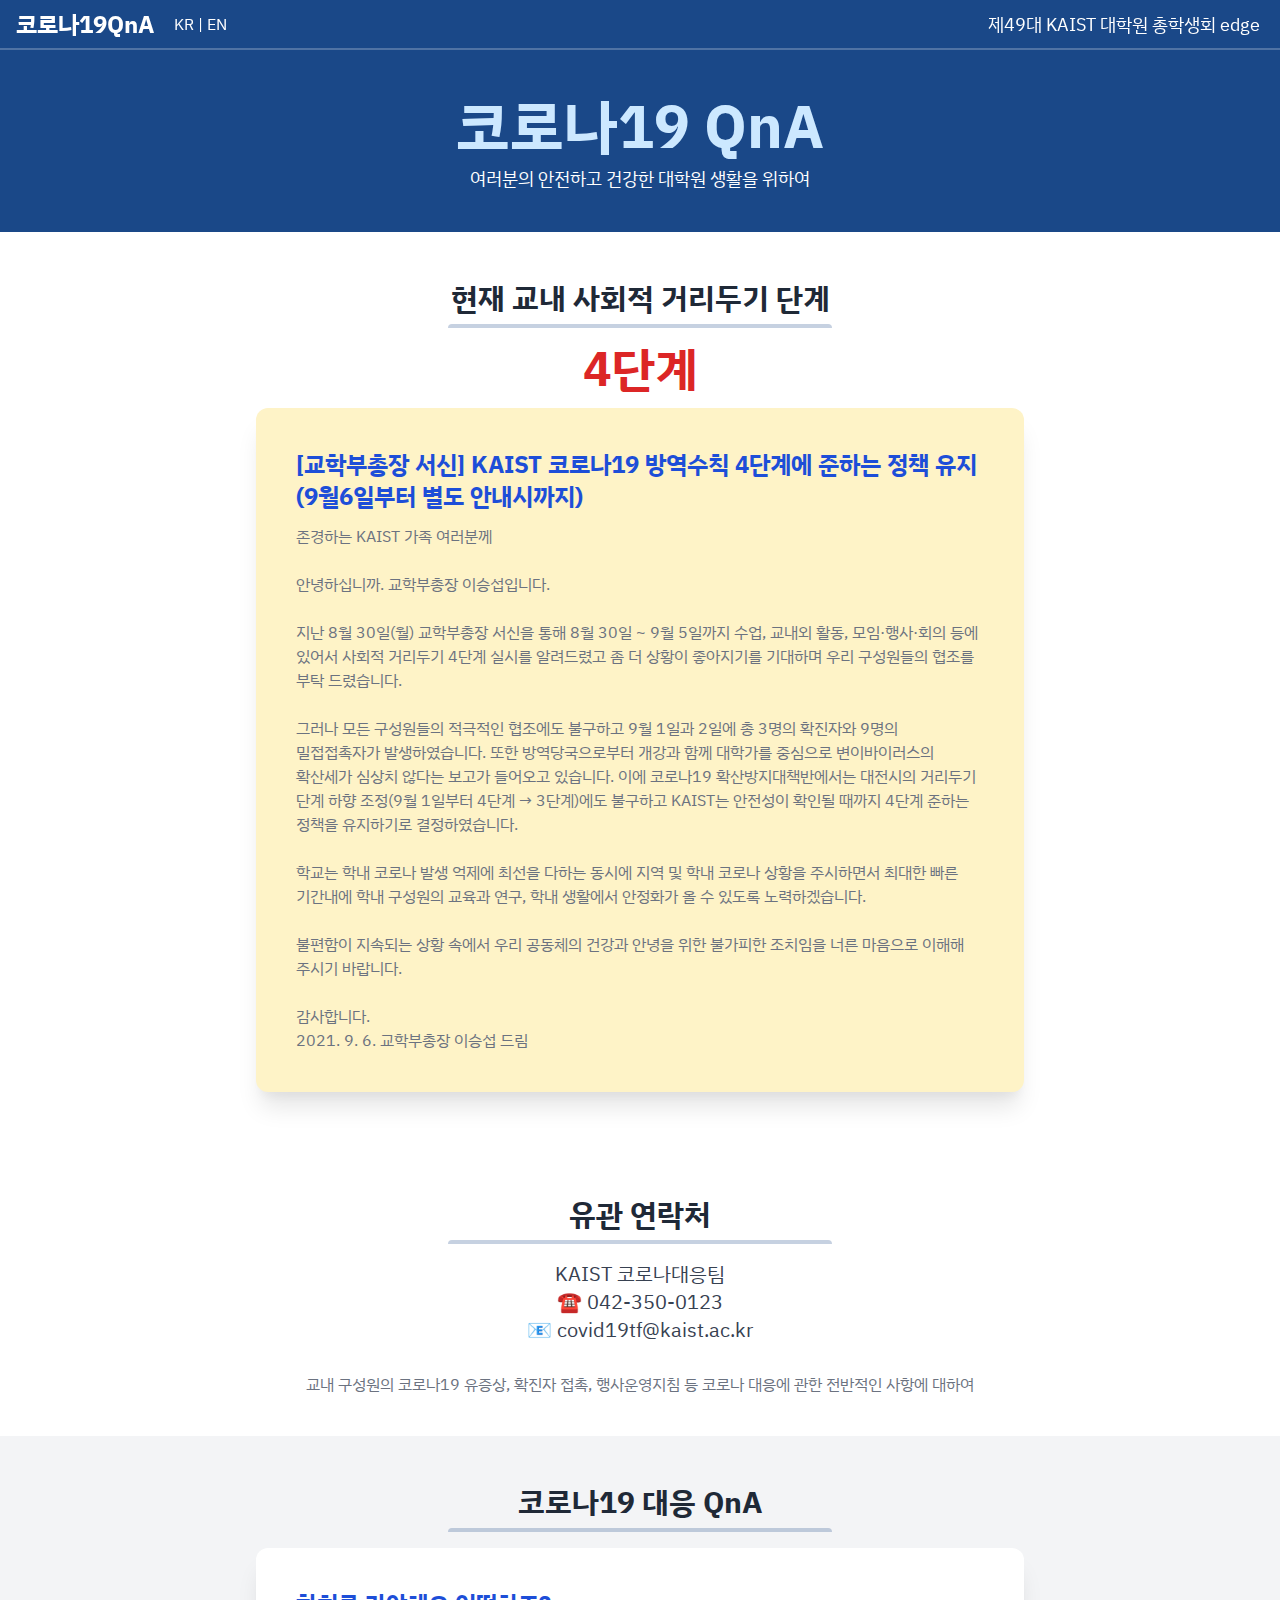
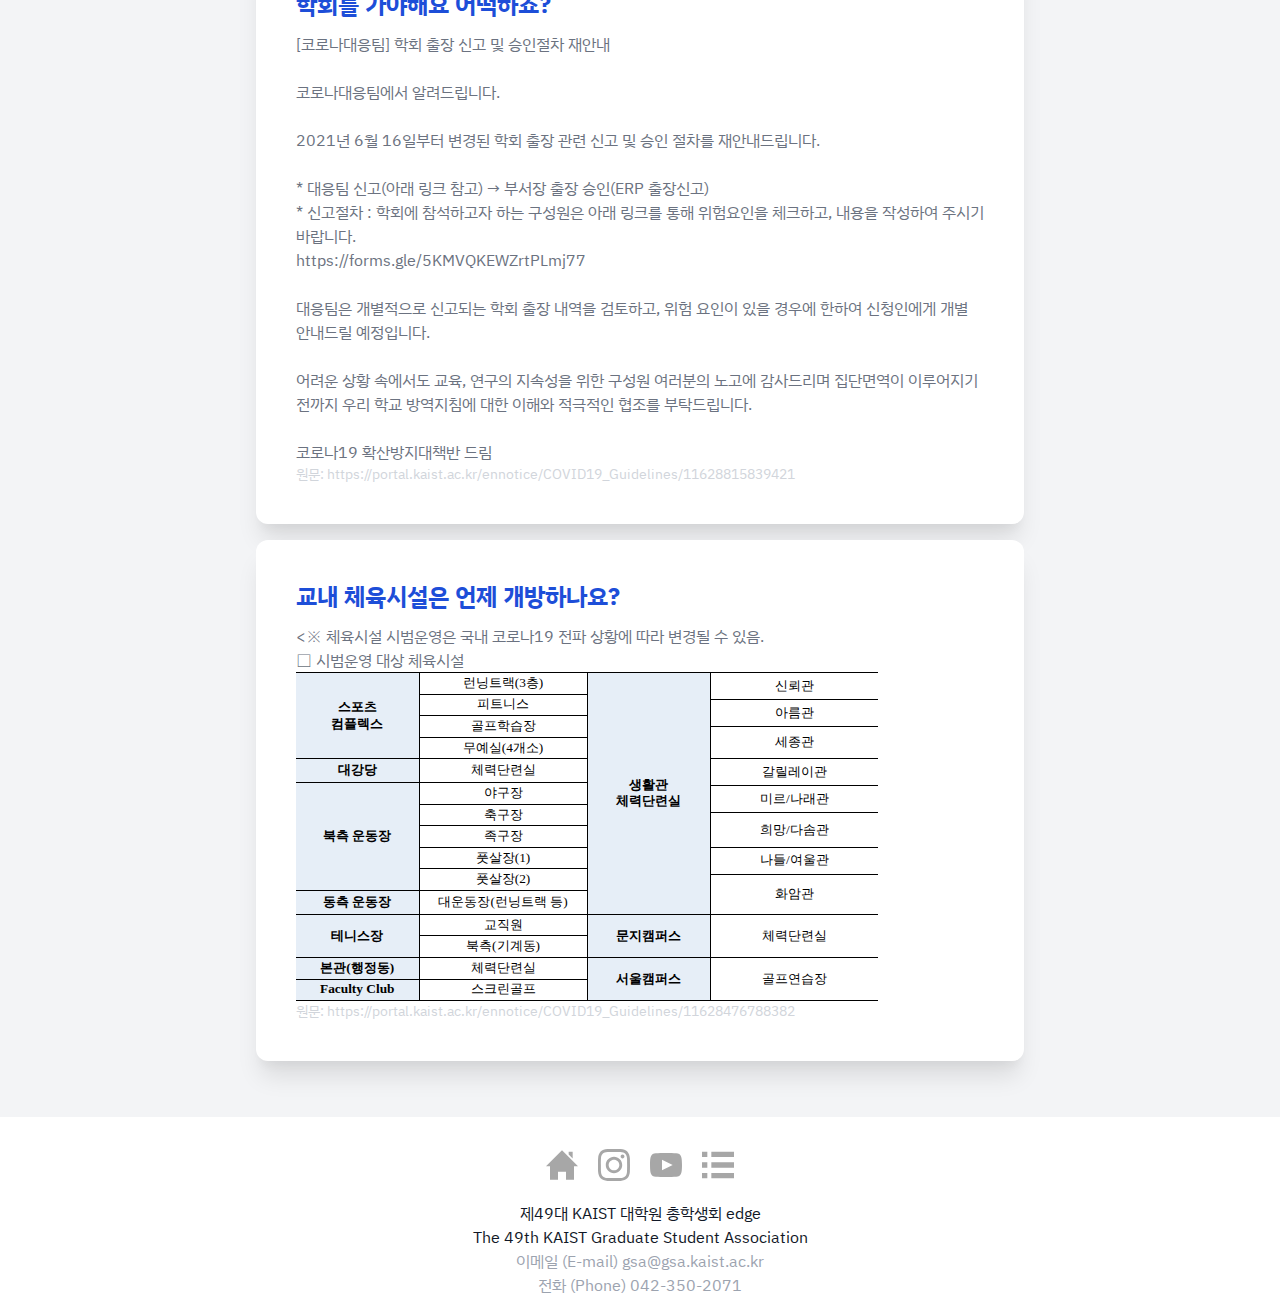
==== commit 1b83c73a: "d" ====
--- a/web/index.html
+++ b/web/index.html
@@ -87,6 +87,21 @@
         2021. 9. 6. 교학부총장 이승섭 드림
       </p>
     </blockquote>
+  </div>
+</section>
+
+<section class="bg-white py-8 sm:py-10">
+  <h1 class="w-full my-2 text-3xl md:text-3xl font-bold leading-tight text-center text-gray-800">유관 연락처</h1>
+  <div class="w-full mb-4 h-1 mx-auto gradient w-60 md:w-96 opacity-25 my-0 py-0 rounded-t"></div>
+  <p class="w-full mx-auto text-center text-xl text-gray-700">
+  KAIST 코로나대응팀<br>
+  ☎️ 042-350-0123<br>
+  📧 covid19tf@kaist.ac.kr<br><br>
+  </p>
+  <p class="w-full mx-auto text-center text-md text-gray-500">
+  교내 구성원의 코로나19 유증상, 확진자 접촉, 행사운영지침 등 코로나 대응에 관한 전반적인 사항에 대하여
+  </p>
+
   </div>
 </section>
 
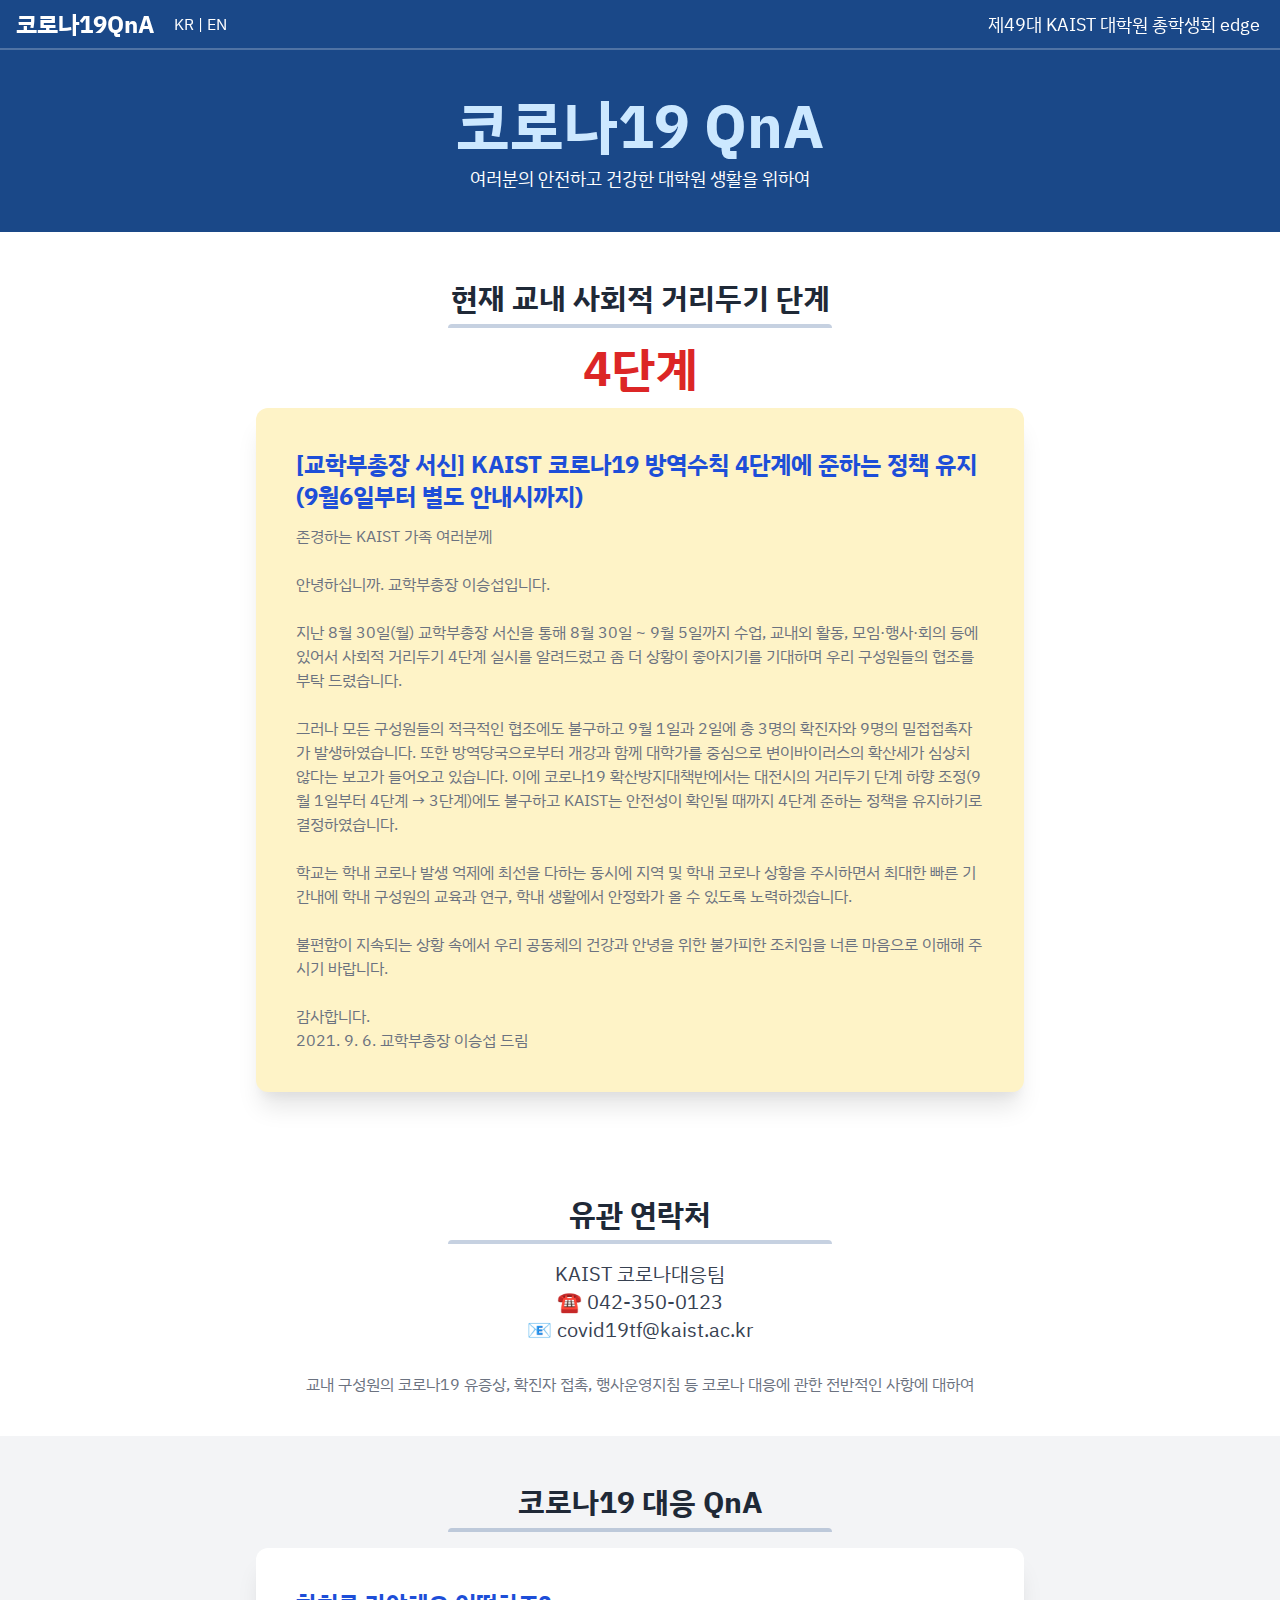
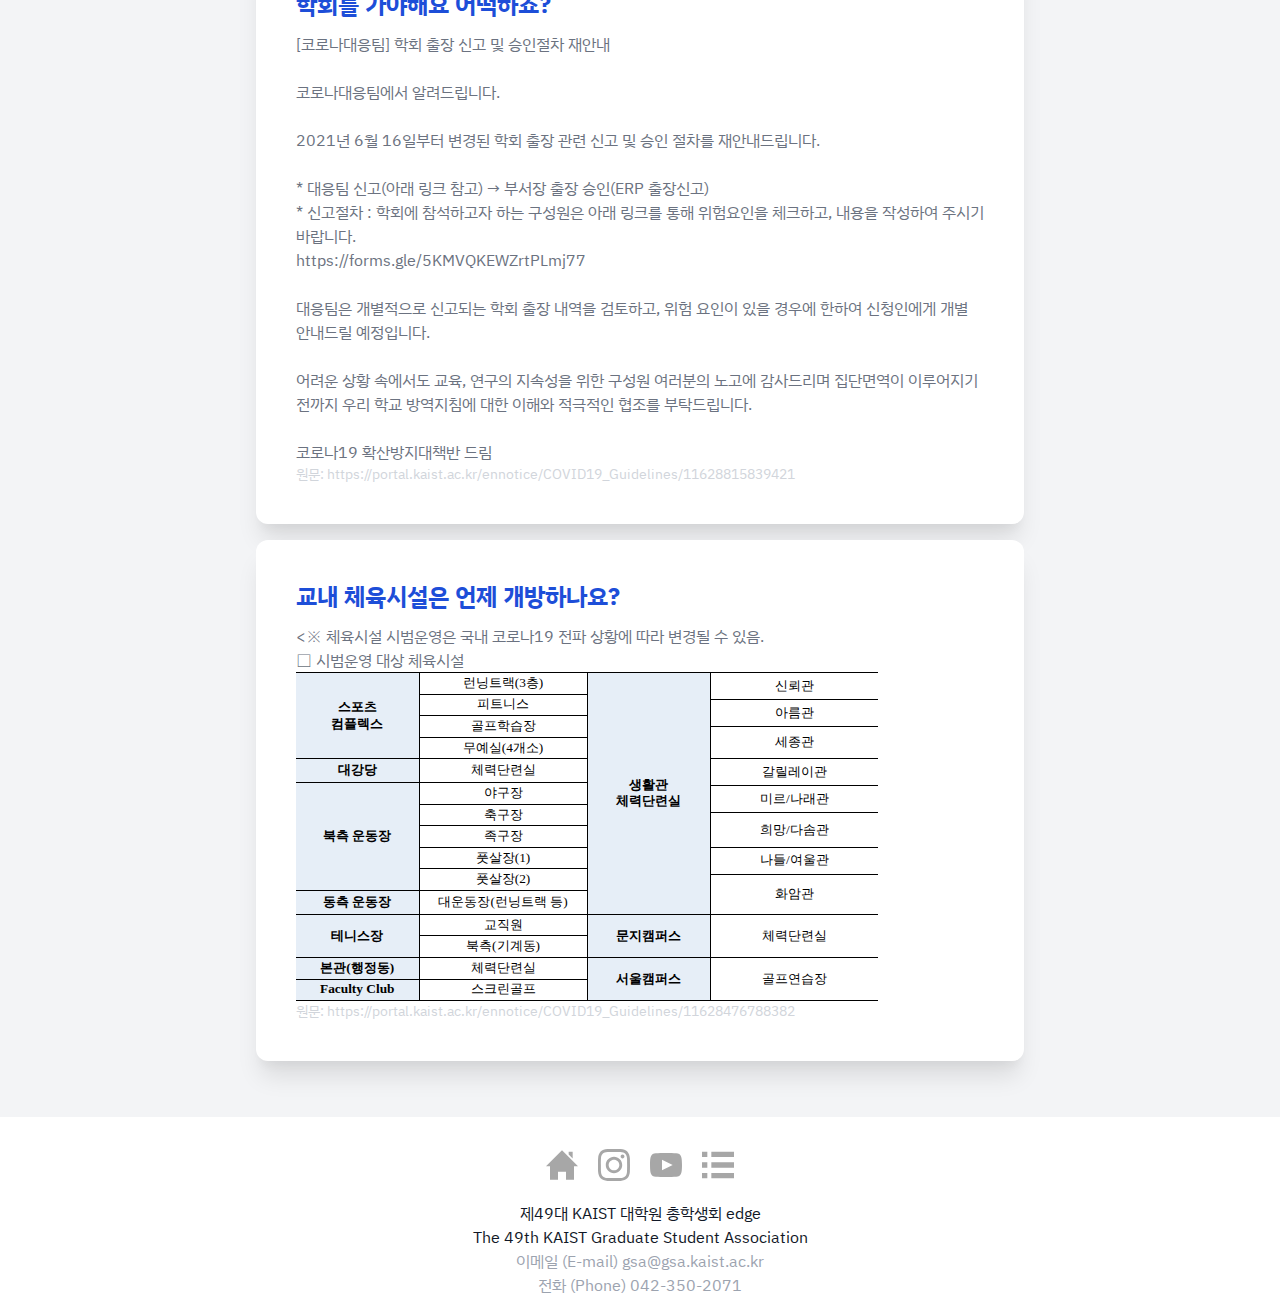
==== commit 86da758e: "k" ====
--- a/web/index.html
+++ b/web/index.html
@@ -69,7 +69,7 @@
 
   <div class="max-w-3xl container mx-auto w-full sm:w-3/4 my-4 p-10 bg-yellow-100 rounded-xl shadow-xl text-left">
     <h1><span class="text-2xl font-bold text-blue-700">[교학부총장 서신] KAIST 코로나19 방역수칙 4단계에 준하는 정책 유지 (9월6일부터 별도 안내시까지)</span></h1>
-    <blockquote class="mt-3">
+    <blockquote class="mt-3 break-all">
       <p class="text-md text-gray-500">
         존경하는 KAIST 가족 여러분께<br><br>      
         
@@ -112,7 +112,7 @@
     <div class="max-w-3xl container mx-auto w-full sm:w-3/4 my-4 p-10 bg-white rounded-xl shadow-xl text-left">
       <h1><span class="text-2xl font-bold text-blue-700">학회를 가야해요 어떡하죠?</span>
       </h1>
-      <blockquote class="mt-3">
+      <blockquote class="mt-3 break-all">
         <p class="text-md text-gray-500">
           [코로나대응팀] 학회 출장 신고 및 승인절차 재안내<br><br>
           
@@ -140,7 +140,7 @@
       <h1><span class="text-2xl font-bold text-blue-700">교내 체육시설은 언제 개방하나요?</span>
       </h1>
       
-      <blockquote class="mt-3">
+      <blockquote class="mt-3 break-all">
         <p class="text-md text-gray-500">
         <※ 체육시설 시범운영은 국내 코로나19 전파 상황에 따라 변경될 수 있음.<br>
         
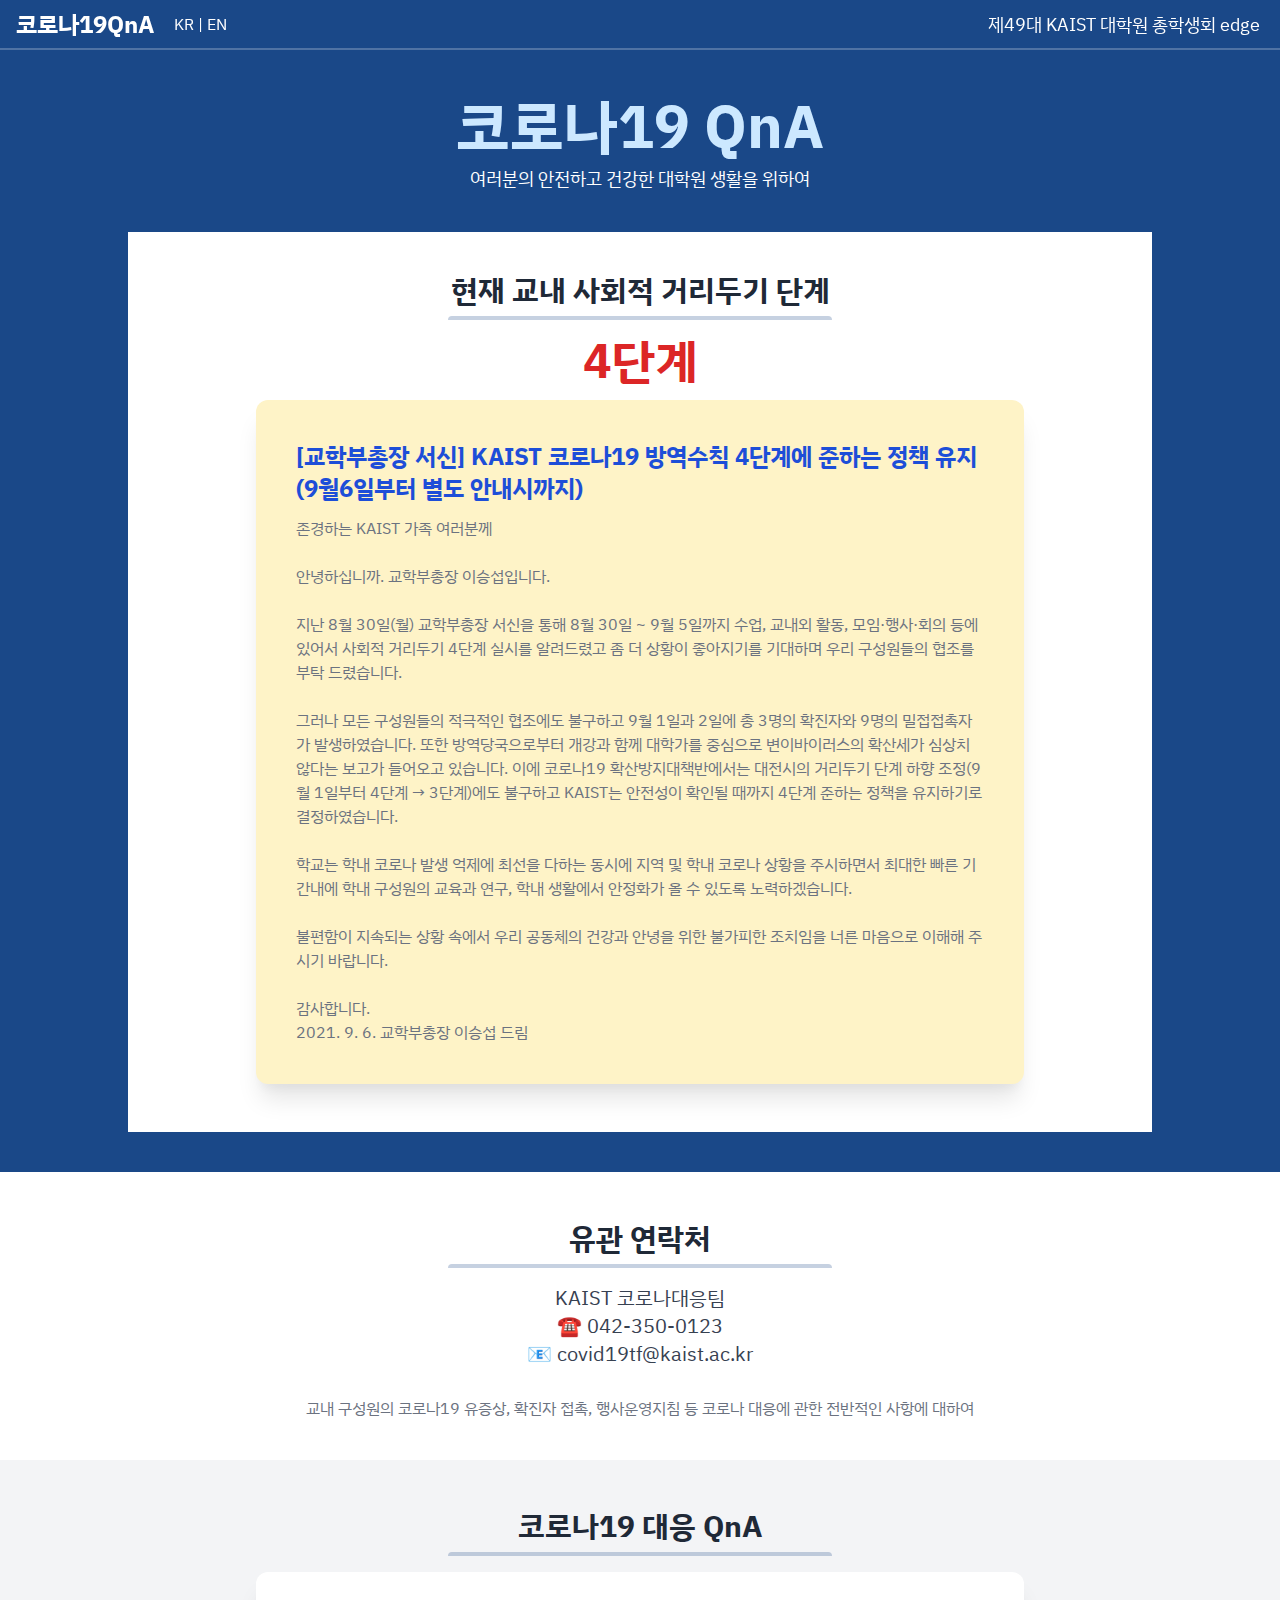
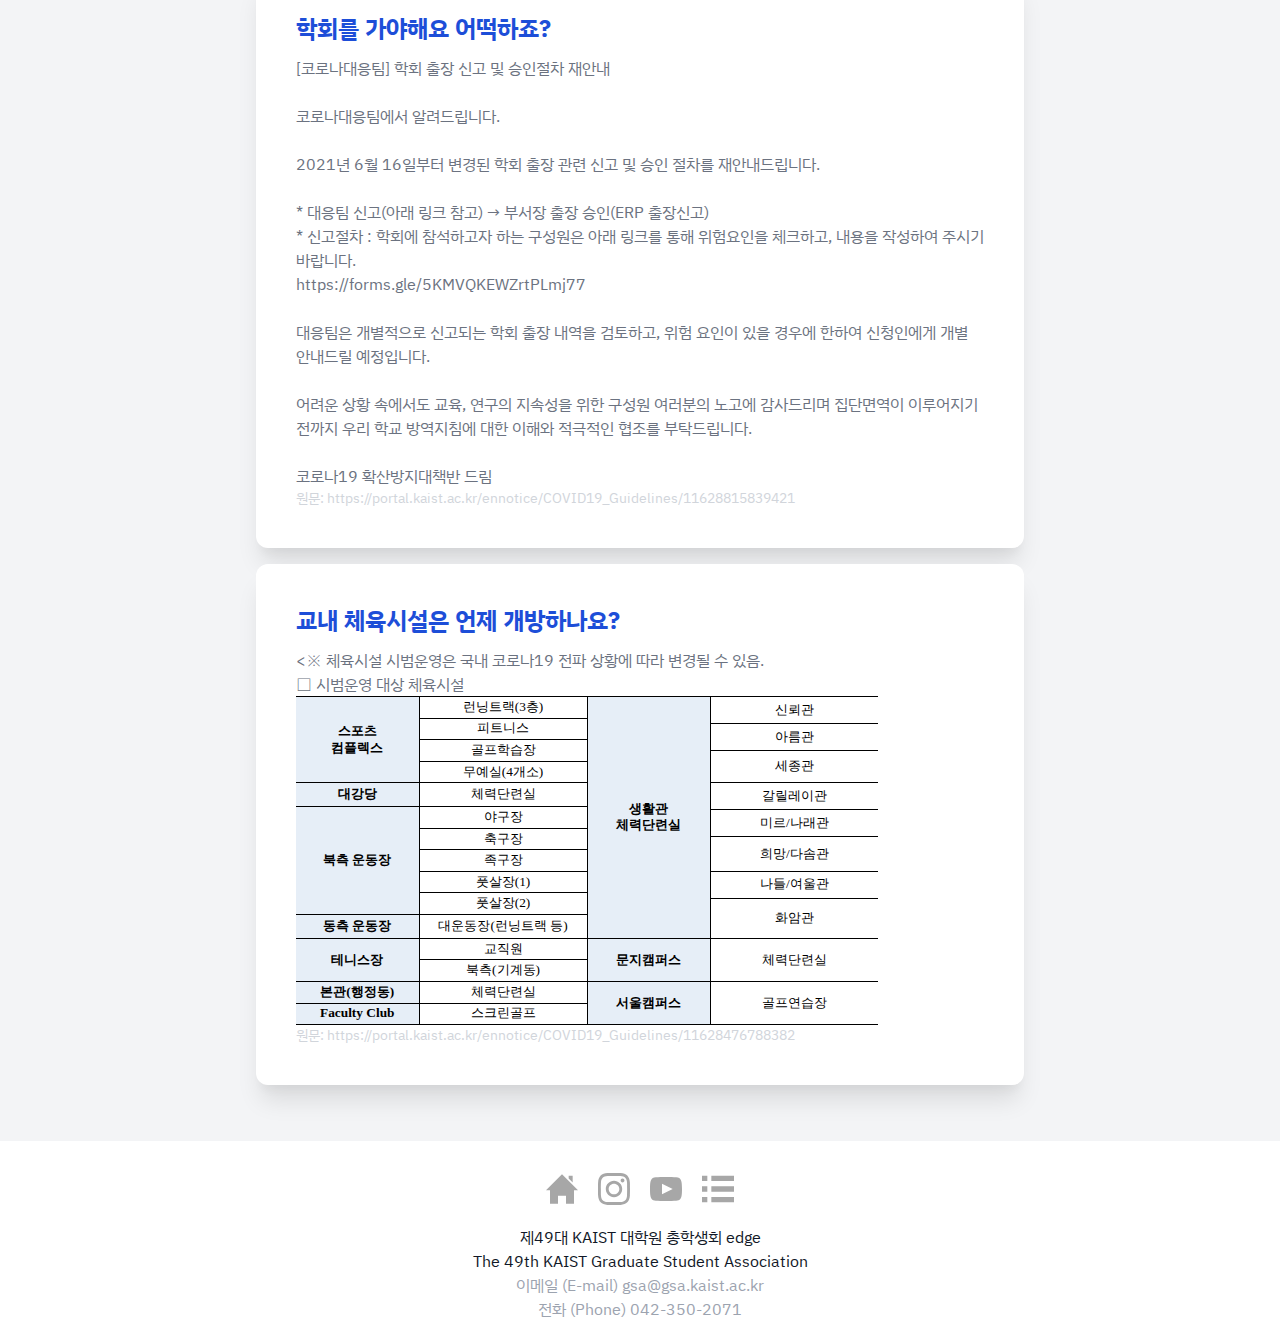
==== commit e1ab3832: "t" ====
--- a/web/index.html
+++ b/web/index.html
@@ -62,12 +62,12 @@
       </div>
     </div>
     
-<section class="bg-white py-8 sm:py-10">
-  <h1 class="w-full my-2 text-3xl md:text-3xl font-bold leading-tight text-center text-gray-800">현재 교내 사회적 거리두기 단계</h1>
-  <div class="w-full mb-4 h-1 mx-auto gradient w-60 md:w-96 opacity-25 my-0 py-0 rounded-t"></div>
+<section class="container mx-auto max-w-5xl bg-white py-8 mb-10">
+  <h1 class="w-full my-2 text-2xl md:text-3xl font-bold leading-tight text-center text-gray-800">현재 교내 사회적 거리두기 단계</h1>
+  <div class="mb-4 h-1 mx-auto gradient w-72 md:w-96 opacity-25 my-0 py-0 rounded-t"></div>
   <p class="w-full mx-auto text-center text-red-600 text-5xl font-bold">4단계</p>
 
-  <div class="max-w-3xl container mx-auto w-full sm:w-3/4 my-4 p-10 bg-yellow-100 rounded-xl shadow-xl text-left">
+  <div class="container mx-auto w-3/4 my-4 p-10 bg-yellow-100 rounded-xl shadow-xl text-left">
     <h1><span class="text-2xl font-bold text-blue-700">[교학부총장 서신] KAIST 코로나19 방역수칙 4단계에 준하는 정책 유지 (9월6일부터 별도 안내시까지)</span></h1>
     <blockquote class="mt-3 break-all">
       <p class="text-md text-gray-500">
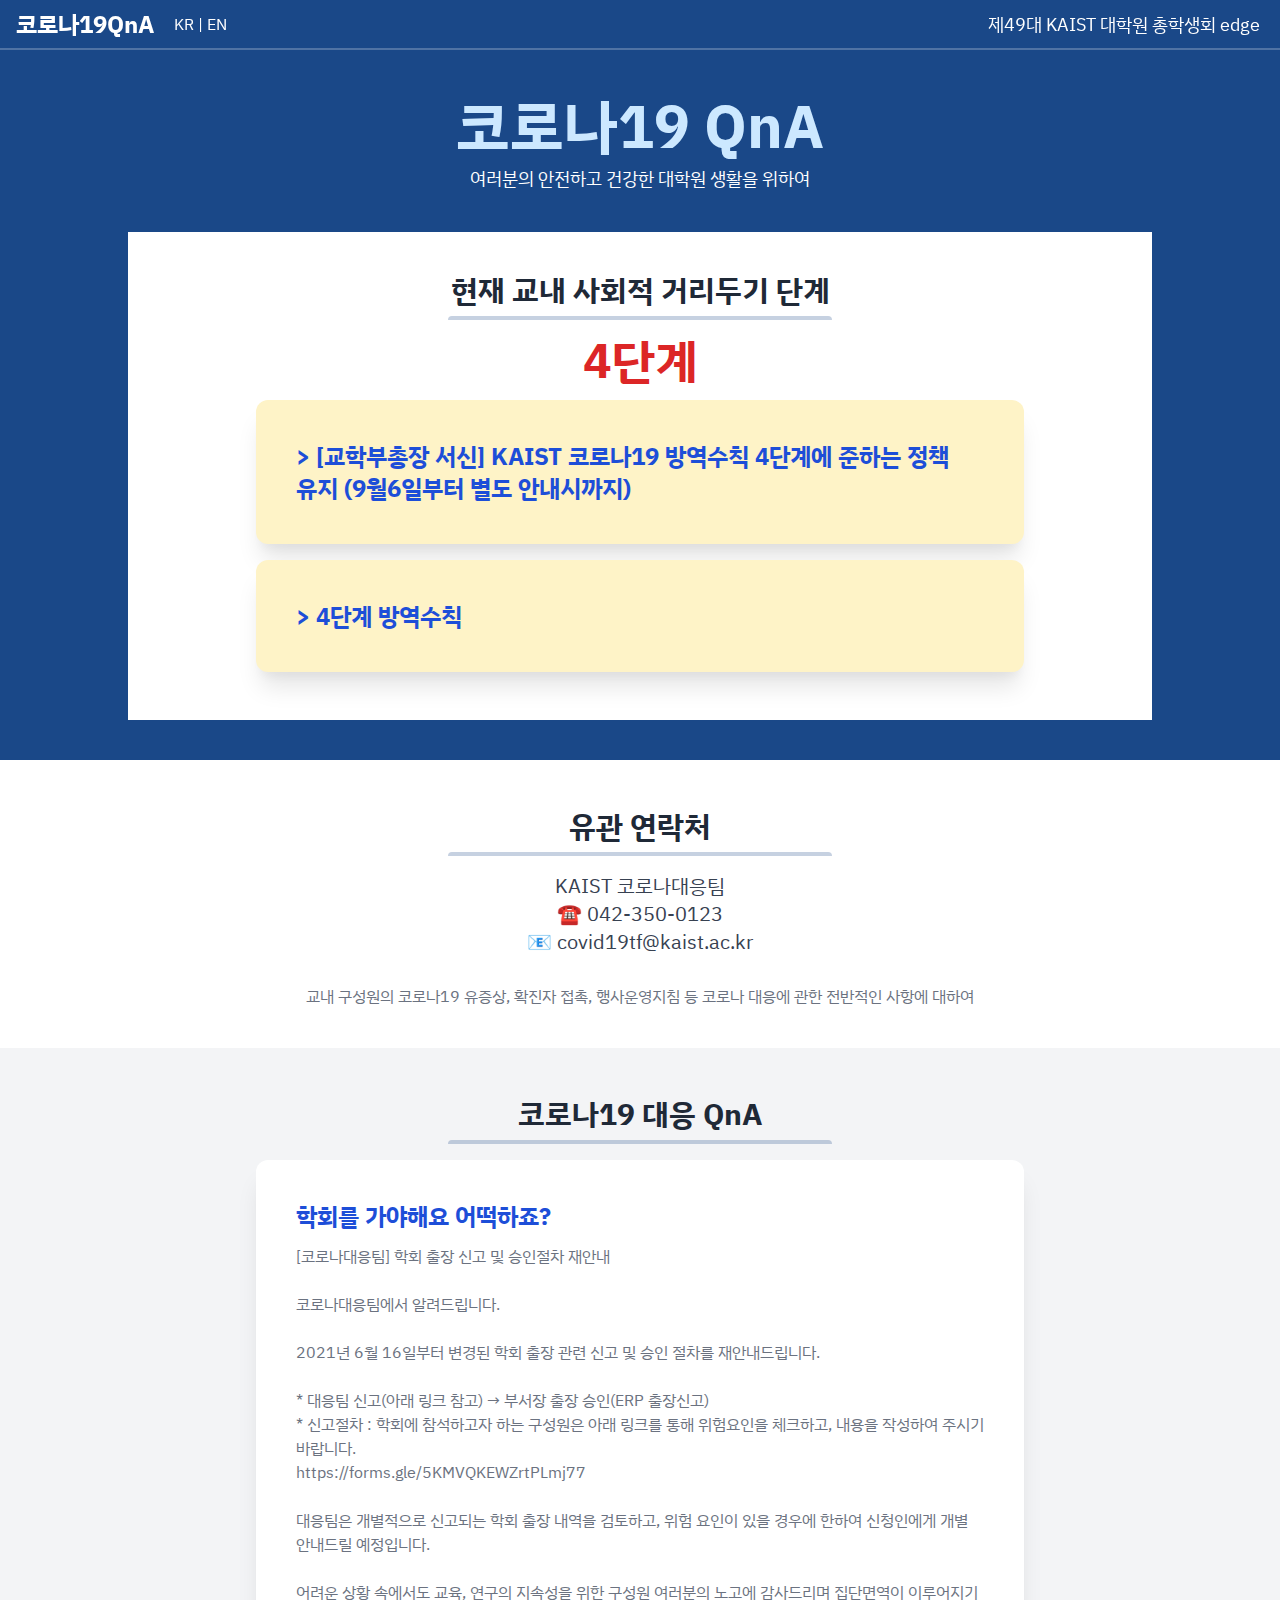
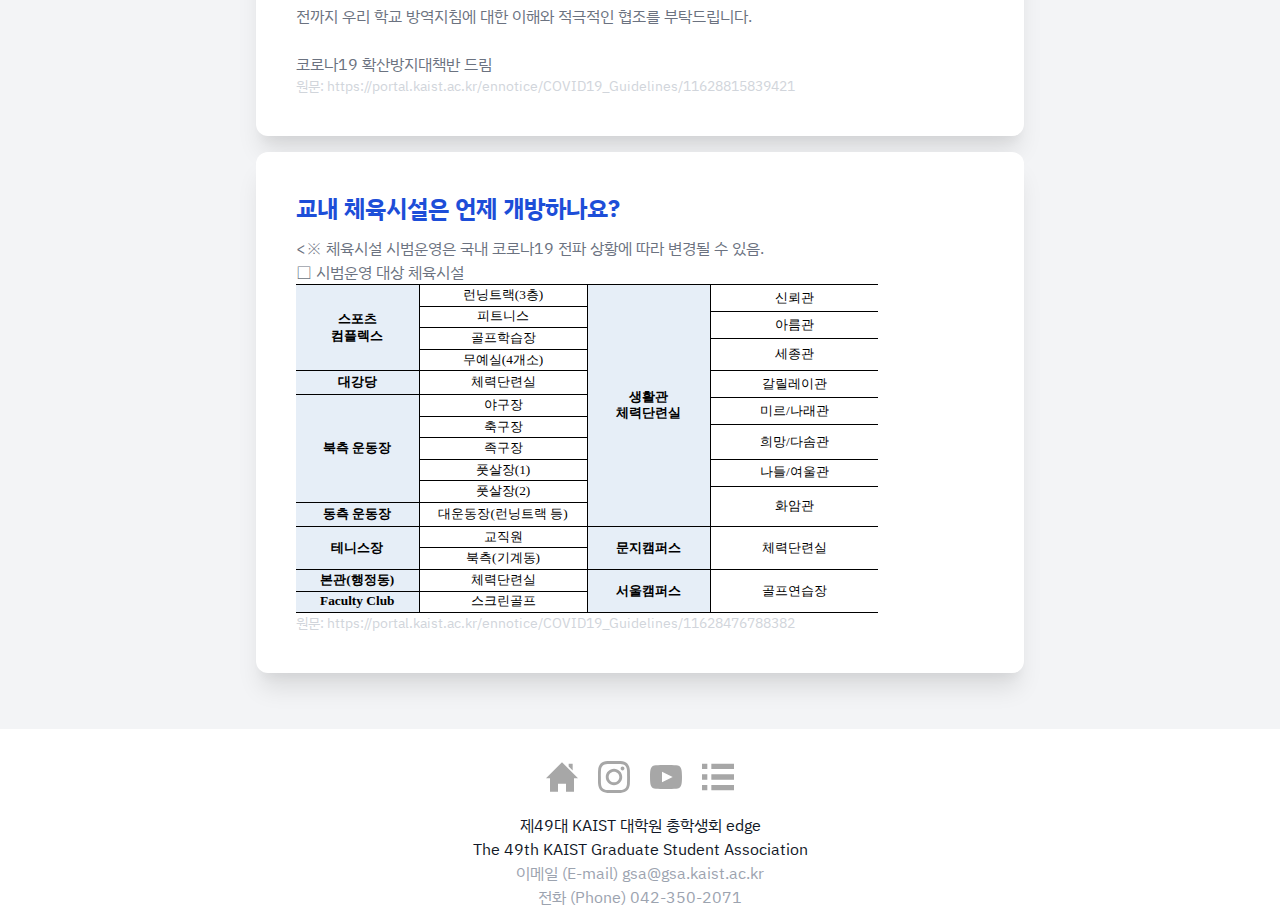
==== commit dd92c493: "표 추가" ====
--- a/web/index.html
+++ b/web/index.html
@@ -68,8 +68,8 @@
   <p class="w-full mx-auto text-center text-red-600 text-5xl font-bold">4단계</p>
 
   <div class="container mx-auto w-3/4 my-4 p-10 bg-yellow-100 rounded-xl shadow-xl text-left">
-    <h1><span class="text-2xl font-bold text-blue-700">[교학부총장 서신] KAIST 코로나19 방역수칙 4단계에 준하는 정책 유지 (9월6일부터 별도 안내시까지)</span></h1>
-    <blockquote class="mt-3 break-all">
+    <h1><button class="text-2xl font-bold text-blue-700 text-left" onclick="toggle_contents('guide-blockquote');">> [교학부총장 서신] KAIST 코로나19 방역수칙 4단계에 준하는 정책 유지 (9월6일부터 별도 안내시까지)</span></h1>
+    <blockquote id="guide-blockquote" class="hidden mt-3 break-all">
       <p class="text-md text-gray-500">
         존경하는 KAIST 가족 여러분께<br><br>      
         
@@ -86,6 +86,72 @@
         감사합니다.<br>        
         2021. 9. 6. 교학부총장 이승섭 드림
       </p>
+    </blockquote>
+  </div>
+
+  <div class="container mx-auto w-3/4 my-4 p-10 bg-yellow-100 rounded-xl shadow-xl text-left">
+    <h1><button class="text-2xl font-bold text-blue-700 text-left" onclick="toggle_contents('guideline-blockquote');">> 4단계 방역수칙</span></h1>
+    <blockquote id="guideline-blockquote" class="hidden mt-3 break-all">
+      <div class="table border text-md text-gray-500">
+      <div class="table-row-group">
+        <div class="table-row">
+          <div class="table-cell border border-gray-400 w-32 font-bold">구분</div>
+          <div class="table-cell border border-gray-400">4단계</div>
+        </div>
+      
+        <div class="table-row">
+          <div class="table-cell border border-gray-400 w-32 font-bold">단계 명칭</div>
+          <div class="table-cell border border-gray-400">대유행/외출 금지</div>
+        </div>
+      
+        <div class="table-row">
+          <div class="table-cell border border-gray-400 w-32 font-bold">기준</div>
+          <div class="table-cell border border-gray-400">▪인구 10만명당 4명 이상<br>(주간 평균이 3일 이상<br>기준 초과)<br>▸전국: 2,000명 이상<br>▸수도권: 1,000명 이상<br>▸대전: 59명
+            이상</div>
+        </div>
+      
+        <div class="table-row">
+          <div class="table-cell border border-gray-400 w-32 font-bold">모임</div>
+          <div class="table-cell border border-gray-400">▪18시 이후 2명까지 모임 가<br>능<br>(3인 이상 사적모임 금지)<br>* 18시 이전에는<br>4인까지 모임 가능<br>▸18시 이전 4명
+            이하<br>▸18시 이후 2명 이하<br>▸외부
+            다중이용시설 이용<br>자제<br>▸고위험 시설1) 이용 금지</div>
+        </div>
+      
+        <div class="table-row">
+          <div class="table-cell border border-gray-400 w-32 font-bold">행사/회의</div>
+          <div class="table-cell border border-gray-400">▪행사 금지
+            ▸국제회의/학술행사만
+            50인 미만 거리두기
+            유지(좌석 간 두 칸
+            띄우기 또는 2m 거리
+            두기)하며 가능
+            ▸공적인 모임2)도 금지
+            ▸비대면 전환 원칙
+            ▸비대면 전환 및 연기가
+            불가능한 내부 회의의
+            경우, 20명 미만 거리
+            두기 유지 (좌석 간 두
+            칸 띄우기 또는 2m
+            거리두기) ▸국제회의/학술행사는
+            대응팀에 신고, 승인</div>
+        </div>
+      
+        <div class="table-row">
+          <div class="table-cell border border-gray-400 w-32 font-bold">수업</div>
+          <div class="table-cell border border-gray-400">▪비대면 강의 원칙, 일부 과목에 한해 대면 강의 가능
+            ▸전면 비대면</div>
+        </div>
+      
+        <div class="table-row">
+          <div class="table-cell border border-gray-400 w-32 font-bold">시험</div>
+          <div class="table-cell border border-gray-400">
+            ▪방역수칙 준수
+            ▪수험생 간 1.5m 이상 거리두기 유지하도록 좌석 배치, 대기자 공간 관리
+            ▪시험 관계자, 응시자 외 시험장 출입 통제
+            ▪비대면 전환 원칙, 비대면이 불가능할 경우 상기 정부 기준 적용
+          </div>
+        </div>
+      </div>
     </blockquote>
   </div>
 </section>
@@ -603,6 +669,15 @@
     var scrollpos = window.scrollY;
     setBarColor(scrollpos > 10);
   });
+
+  function toggle_contents(object_id) {
+    let x = document.getElementById(object_id);
+    if (x.style.display === "none") {
+      x.style.display = "block";
+    } else {
+      x.style.display = "none";
+    }
+  }
 </script>
 </body>
 
